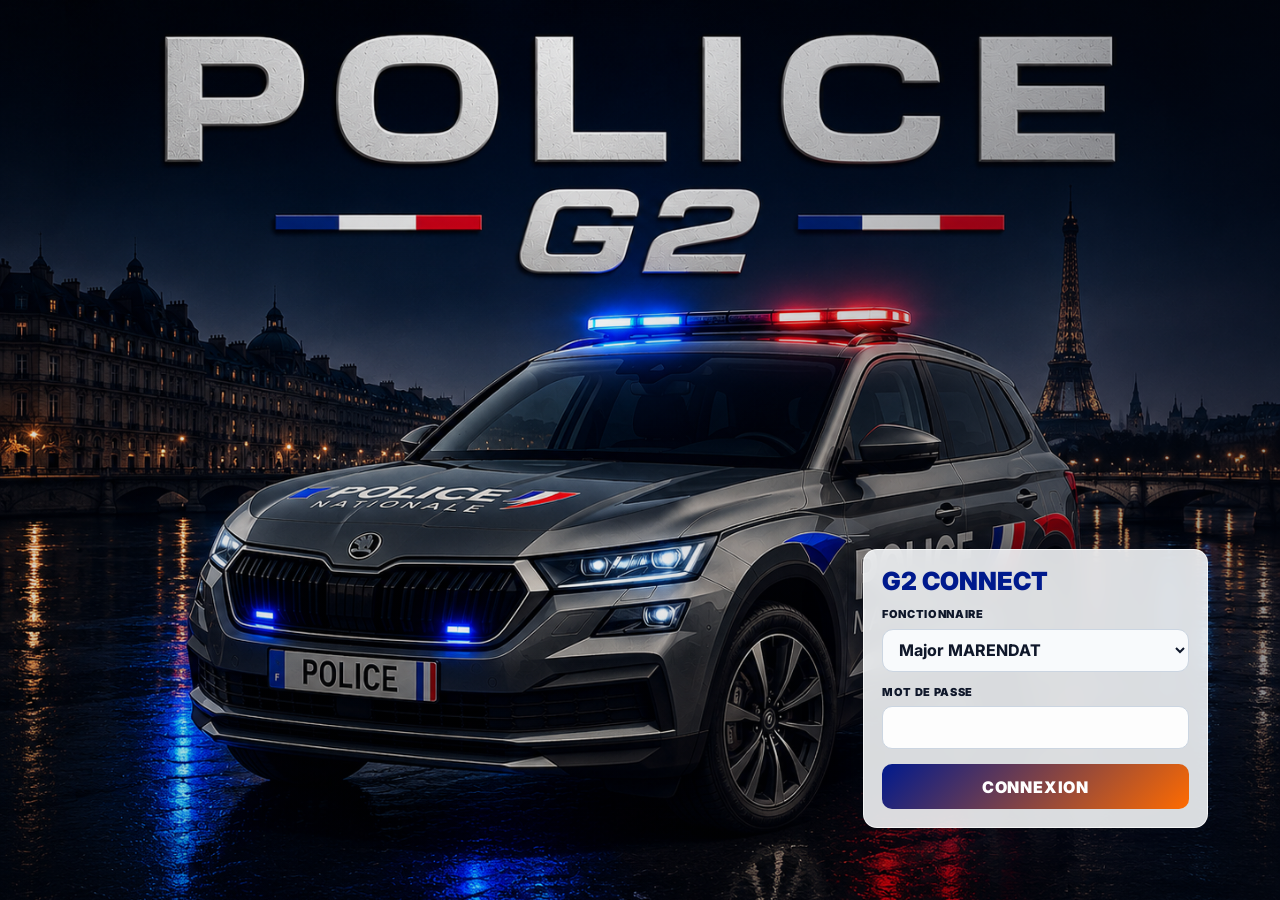
==== index.html @ 14be9b43 "Add files via upload Version finale G2 connect" ====
<!doctype html>
<html lang="fr">
<head>
<meta charset="UTF-8" />
<meta name="viewport" content="width=device-width, initial-scale=1.0" />
<title>G2 Connect - Application Finale</title>

<link rel="stylesheet" href="styles.css">
</head>
<body>
<div id="root"></div>

<div id="g2-fast-login" hidden>
  <form id="g2-fast-login-card">
    <h1>G2 CONNECT</h1>
    <p>Connexion sécurisée</p>
    <label for="g2-fast-agent">Fonctionnaire</label>
    <select id="g2-fast-agent" name="agent"></select>
    <label for="g2-fast-password">Mot de passe</label>
    <input id="g2-fast-password" name="password" type="password" autocomplete="current-password" required>
    <button type="submit">Connexion</button>
    <div id="g2-fast-login-error">Mot de passe incorrect.</div>
  </form>
</div>

<!-- Module optionnel retire pour stabiliser l'application (script 6) -->

<!-- Module optionnel retire pour stabiliser l'application (script 7) -->

<!-- Module optionnel retire pour stabiliser l'application (script 10) -->

<!-- Module optionnel retire pour stabiliser l'application (script 11) -->

<!-- Module optionnel retire pour stabiliser l'application (script 14) -->

<!-- Module optionnel retire pour stabiliser l'application (script 15) -->

<!-- Module optionnel retire pour stabiliser l'application (script 17) -->

<!-- Module optionnel retire pour stabiliser l'application (script 19) -->

<!-- Bandeau tableau de bord consolide dans le script final -->

<script type="module" src="app.js"></script>
</body>
</html>
---- styles.css ----
@import"https://fonts.googleapis.com/css2?family=Inter:wght@400;500;600;700;800&display=swap";@layer components;@layer properties{@supports (((-webkit-hyphens:none)) and (not (margin-trim:inline))) or ((-moz-orient:inline) and (not (color:rgb(from red r g b)))){*,:before,:after,::backdrop{--tw-translate-x:0;--tw-translate-y:0;--tw-translate-z:0;--tw-rotate-x:initial;--tw-rotate-y:initial;--tw-rotate-z:initial;--tw-skew-x:initial;--tw-skew-y:initial;--tw-space-y-reverse:0;--tw-space-x-reverse:0;--tw-border-style:solid;--tw-leading:initial;--tw-font-weight:initial;--tw-tracking:initial;--tw-ordinal:initial;--tw-slashed-zero:initial;--tw-numeric-figure:initial;--tw-numeric-spacing:initial;--tw-numeric-fraction:initial;--tw-shadow:0 0 #0000;--tw-shadow-color:initial;--tw-shadow-alpha:100%;--tw-inset-shadow:0 0 #0000;--tw-inset-shadow-color:initial;--tw-inset-shadow-alpha:100%;--tw-ring-color:initial;--tw-ring-shadow:0 0 #0000;--tw-inset-ring-color:initial;--tw-inset-ring-shadow:0 0 #0000;--tw-ring-inset:initial;--tw-ring-offset-width:0px;--tw-ring-offset-color:#fff;--tw-ring-offset-shadow:0 0 #0000;--tw-outline-style:solid;--tw-blur:initial;--tw-brightness:initial;--tw-contrast:initial;--tw-grayscale:initial;--tw-hue-rotate:initial;--tw-invert:initial;--tw-opacity:initial;--tw-saturate:initial;--tw-sepia:initial;--tw-drop-shadow:initial;--tw-drop-shadow-color:initial;--tw-drop-shadow-alpha:100%;--tw-drop-shadow-size:initial;--tw-duration:initial;--tw-ease:initial;--tw-content:"";--tw-animation-delay:0s;--tw-animation-direction:normal;--tw-animation-duration:initial;--tw-animation-fill-mode:none;--tw-animation-iteration-count:1;--tw-enter-blur:0;--tw-enter-opacity:1;--tw-enter-rotate:0;--tw-enter-scale:1;--tw-enter-translate-x:0;--tw-enter-translate-y:0;--tw-exit-blur:0;--tw-exit-opacity:1;--tw-exit-rotate:0;--tw-exit-scale:1;--tw-exit-translate-x:0;--tw-exit-translate-y:0}}}@layer theme{:root,:host{--color-red-50:oklch(97.1% .013 17.38);--color-red-100:oklch(93.6% .032 17.717);--color-red-200:oklch(88.5% .062 18.334);--color-red-300:oklch(80.8% .114 19.571);--color-red-400:oklch(70.4% .191 22.216);--color-red-500:oklch(63.7% .237 25.331);--color-red-600:oklch(57.7% .245 27.325);--color-red-700:oklch(50.5% .213 27.518);--color-red-800:oklch(44.4% .177 26.899);--color-red-900:oklch(39.6% .141 25.723);--color-orange-50:oklch(98% .016 73.684);--color-orange-100:oklch(95.4% .038 75.164);--color-orange-200:oklch(90.1% .076 70.697);--color-orange-400:oklch(75% .183 55.934);--color-orange-500:oklch(70.5% .213 47.604);--color-orange-600:oklch(64.6% .222 41.116);--color-orange-700:oklch(55.3% .195 38.402);--color-orange-800:oklch(47% .157 37.304);--color-orange-900:oklch(40.8% .123 38.172);--color-amber-50:oklch(98.7% .022 95.277);--color-amber-700:oklch(55.5% .163 48.998);--color-green-50:oklch(98.2% .018 155.826);--color-green-100:oklch(96.2% .044 156.743);--color-green-200:oklch(92.5% .084 155.995);--color-green-400:oklch(79.2% .209 151.711);--color-green-600:oklch(62.7% .194 149.214);--color-green-700:oklch(52.7% .154 150.069);--color-green-800:oklch(44.8% .119 151.328);--color-teal-500:oklch(70.4% .14 182.503);--color-blue-50:oklch(97% .014 254.604);--color-blue-100:oklch(93.2% .032 255.585);--color-blue-200:oklch(88.2% .059 254.128);--color-blue-300:oklch(80.9% .105 251.813);--color-blue-400:oklch(70.7% .165 254.624);--color-blue-500:oklch(62.3% .214 259.815);--color-blue-600:oklch(54.6% .245 262.881);--color-blue-700:oklch(48.8% .243 264.376);--color-blue-800:oklch(42.4% .199 265.638);--color-indigo-500:oklch(58.5% .233 277.117);--color-slate-100:oklch(96.8% .007 247.896);--color-slate-200:oklch(92.9% .013 255.508);--color-slate-500:oklch(55.4% .046 257.417);--color-gray-50:oklch(98.5% .002 247.839);--color-gray-100:oklch(96.7% .003 264.542);--color-gray-200:oklch(92.8% .006 264.531);--color-gray-300:oklch(87.2% .01 258.338);--color-gray-400:oklch(70.7% .022 261.325);--color-gray-500:oklch(55.1% .027 264.364);--color-gray-600:oklch(44.6% .03 256.802);--color-gray-700:oklch(37.3% .034 259.733);--color-gray-800:oklch(27.8% .033 256.848);--color-gray-900:oklch(21% .034 264.665);--color-black:#000;--color-white:#fff;--spacing:.25rem;--container-sm:24rem;--container-md:28rem;--container-lg:32rem;--text-xs:.75rem;--text-xs--line-height:calc(1 / .75);--text-sm:.875rem;--text-sm--line-height:calc(1.25 / .875);--text-base:1rem;--text-base--line-height: 1.5 ;--text-lg:1.125rem;--text-lg--line-height:calc(1.75 / 1.125);--text-xl:1.25rem;--text-xl--line-height:calc(1.75 / 1.25);--text-2xl:1.5rem;--text-2xl--line-height:calc(2 / 1.5);--text-3xl:1.875rem;--text-3xl--line-height: 1.2 ;--font-weight-normal:400;--font-weight-medium:500;--font-weight-semibold:600;--font-weight-bold:700;--tracking-tight:-.025em;--tracking-wide:.025em;--tracking-wider:.05em;--tracking-widest:.1em;--leading-tight:1.25;--leading-snug:1.375;--leading-normal:1.5;--leading-relaxed:1.625;--radius-2xl:1rem;--radius-3xl:1.5rem;--ease-in-out:cubic-bezier(.4, 0, .2, 1);--animate-spin:spin 1s linear infinite;--animate-pulse:pulse 2s cubic-bezier(.4, 0, .6, 1) infinite;--aspect-video:16 / 9;--default-transition-duration:.15s;--default-transition-timing-function:cubic-bezier(.4, 0, .2, 1);--default-font-family:var(--app-font-sans);--default-mono-font-family:var(--app-font-mono);--color-border:hsl(var(--border))}}@layer base{*,:after,:before,::backdrop{box-sizing:border-box;border:0 solid;margin:0;padding:0}::file-selector-button{box-sizing:border-box;border:0 solid;margin:0;padding:0}html,:host{-webkit-text-size-adjust:100%;tab-size:4;line-height:1.5;font-family:var(--default-font-family,ui-sans-serif, system-ui, sans-serif, "Apple Color Emoji", "Segoe UI Emoji", "Segoe UI Symbol", "Noto Color Emoji");font-feature-settings:var(--default-font-feature-settings,normal);font-variation-settings:var(--default-font-variation-settings,normal);-webkit-tap-highlight-color:transparent}hr{height:0;color:inherit;border-top-width:1px}abbr:where([title]){-webkit-text-decoration:underline dotted;text-decoration:underline dotted}h1,h2,h3,h4,h5,h6{font-size:inherit;font-weight:inherit}a{color:inherit;-webkit-text-decoration:inherit;text-decoration:inherit}b,strong{font-weight:bolder}code,kbd,samp,pre{font-family:var(--default-mono-font-family,ui-monospace, SFMono-Regular, Menlo, Monaco, Consolas, "Liberation Mono", "Courier New", monospace);font-feature-settings:var(--default-mono-font-feature-settings,normal);font-variation-settings:var(--default-mono-font-variation-settings,normal);font-size:1em}small{font-size:80%}sub,sup{vertical-align:baseline;font-size:75%;line-height:0;position:relative}sub{bottom:-.25em}sup{top:-.5em}table{text-indent:0;border-color:inherit;border-collapse:collapse}:-moz-focusring{outline:auto}progress{vertical-align:baseline}summary{display:list-item}ol,ul,menu{list-style:none}img,svg,video,canvas,audio,iframe,embed,object{vertical-align:middle;display:block}img,video{max-width:100%;height:auto}button,input,select,optgroup,textarea{font:inherit;font-feature-settings:inherit;font-variation-settings:inherit;letter-spacing:inherit;color:inherit;opacity:1;background-color:#0000;border-radius:0}::file-selector-button{font:inherit;font-feature-settings:inherit;font-variation-settings:inherit;letter-spacing:inherit;color:inherit;opacity:1;background-color:#0000;border-radius:0}:where(select:is([multiple],[size])) optgroup{font-weight:bolder}:where(select:is([multiple],[size])) optgroup option{padding-inline-start:20px}::file-selector-button{margin-inline-end:4px}::placeholder{opacity:1}@supports (not ((-webkit-appearance:-apple-pay-button))) or (contain-intrinsic-size:1px){::placeholder{color:currentColor}@supports (color:color-mix(in lab,red,red)){::placeholder{color:color-mix(in oklab,currentcolor 50%,transparent)}}}textarea{resize:vertical}::-webkit-search-decoration{-webkit-appearance:none}::-webkit-date-and-time-value{min-height:1lh;text-align:inherit}::-webkit-datetime-edit{display:inline-flex}::-webkit-datetime-edit-fields-wrapper{padding:0}::-webkit-datetime-edit{padding-block:0}::-webkit-datetime-edit-year-field{padding-block:0}::-webkit-datetime-edit-month-field{padding-block:0}::-webkit-datetime-edit-day-field{padding-block:0}::-webkit-datetime-edit-hour-field{padding-block:0}::-webkit-datetime-edit-minute-field{padding-block:0}::-webkit-datetime-edit-second-field{padding-block:0}::-webkit-datetime-edit-millisecond-field{padding-block:0}::-webkit-datetime-edit-meridiem-field{padding-block:0}::-webkit-calendar-picker-indicator{line-height:1}:-moz-ui-invalid{box-shadow:none}button,input:where([type=button],[type=reset],[type=submit]){appearance:button}::file-selector-button{appearance:button}::-webkit-inner-spin-button{height:auto}::-webkit-outer-spin-button{height:auto}[hidden]:where(:not([hidden=until-found])){display:none!important}*{border-color:hsl(var(--border))}body{background-color:hsl(var(--background));font-family:var(--app-font-sans);color:hsl(var(--foreground));-webkit-font-smoothing:antialiased;-moz-osx-font-smoothing:grayscale}}@layer utilities{.\@container\/field-group{container:field-group/inline-size}.pointer-events-auto{pointer-events:auto}.pointer-events-none{pointer-events:none}.invisible{visibility:hidden}.sr-only{clip-path:inset(50%);white-space:nowrap;border-width:0;width:1px;height:1px;margin:-1px;padding:0;position:absolute;overflow:hidden}.absolute{position:absolute}.fixed{position:fixed}.relative{position:relative}.static{position:static}.inset-0{inset:calc(var(--spacing) * 0)}.inset-x-0{inset-inline:calc(var(--spacing) * 0)}.inset-y-0{inset-block:calc(var(--spacing) * 0)}.-top-12{top:calc(var(--spacing) * -12)}.top-0{top:calc(var(--spacing) * 0)}.top-1\.5{top:calc(var(--spacing) * 1.5)}.top-1\/2{top:50%}.top-2{top:calc(var(--spacing) * 2)}.top-3\.5{top:calc(var(--spacing) * 3.5)}.top-4{top:calc(var(--spacing) * 4)}.top-\[1px\]{top:1px}.top-\[50\%\]{top:50%}.top-\[60\%\]{top:60%}.top-full{top:100%}.-right-12{right:calc(var(--spacing) * -12)}.right-0{right:calc(var(--spacing) * 0)}.right-1{right:calc(var(--spacing) * 1)}.right-2{right:calc(var(--spacing) * 2)}.right-3{right:calc(var(--spacing) * 3)}.right-4{right:calc(var(--spacing) * 4)}.-bottom-12{bottom:calc(var(--spacing) * -12)}.bottom-0{bottom:calc(var(--spacing) * 0)}.-left-12{left:calc(var(--spacing) * -12)}.left-0{left:calc(var(--spacing) * 0)}.left-1\/2{left:50%}.left-2{left:calc(var(--spacing) * 2)}.left-3{left:calc(var(--spacing) * 3)}.left-\[50\%\]{left:50%}.left-\[268px\]{left:268px}.z-10{z-index:10}.z-20{z-index:20}.z-50{z-index:50}.z-\[1\]{z-index:1}.z-\[100\]{z-index:100}.order-first{order:-9999}.order-last{order:9999}.col-span-2{grid-column:span 2/span 2}.\!m-0{margin:calc(var(--spacing) * 0)!important}.m-0{margin:calc(var(--spacing) * 0)}.-mx-1{margin-inline:calc(var(--spacing) * -1)}.mx-2{margin-inline:calc(var(--spacing) * 2)}.mx-3\.5{margin-inline:calc(var(--spacing) * 3.5)}.mx-4{margin-inline:calc(var(--spacing) * 4)}.mx-auto{margin-inline:auto}.-my-2{margin-block:calc(var(--spacing) * -2)}.my-0{margin-block:calc(var(--spacing) * 0)}.my-0\.5{margin-block:calc(var(--spacing) * .5)}.my-1{margin-block:calc(var(--spacing) * 1)}.-mt-4{margin-top:calc(var(--spacing) * -4)}.mt-0\.5{margin-top:calc(var(--spacing) * .5)}.mt-1{margin-top:calc(var(--spacing) * 1)}.mt-1\.5{margin-top:calc(var(--spacing) * 1.5)}.mt-2{margin-top:calc(var(--spacing) * 2)}.mt-3{margin-top:calc(var(--spacing) * 3)}.mt-4{margin-top:calc(var(--spacing) * 4)}.mt-24{margin-top:calc(var(--spacing) * 24)}.mt-auto{margin-top:auto}.mr-1{margin-right:calc(var(--spacing) * 1)}.mr-2{margin-right:calc(var(--spacing) * 2)}.mb-0\.5{margin-bottom:calc(var(--spacing) * .5)}.mb-1{margin-bottom:calc(var(--spacing) * 1)}.mb-2{margin-bottom:calc(var(--spacing) * 2)}.mb-3{margin-bottom:calc(var(--spacing) * 3)}.mb-4{margin-bottom:calc(var(--spacing) * 4)}.-ml-4{margin-left:calc(var(--spacing) * -4)}.ml-1{margin-left:calc(var(--spacing) * 1)}.ml-4{margin-left:calc(var(--spacing) * 4)}.ml-auto{margin-left:auto}.line-clamp-1{-webkit-line-clamp:1;-webkit-box-orient:vertical;display:-webkit-box;overflow:hidden}.line-clamp-2{-webkit-line-clamp:2;-webkit-box-orient:vertical;display:-webkit-box;overflow:hidden}.block{display:block}.flex{display:flex}.grid{display:grid}.hidden{display:none}.inline-flex{display:inline-flex}.table{display:table}.aspect-square{aspect-ratio:1}.aspect-video{aspect-ratio:var(--aspect-video)}.size-4{width:calc(var(--spacing) * 4);height:calc(var(--spacing) * 4)}.size-6{width:calc(var(--spacing) * 6);height:calc(var(--spacing) * 6)}.size-8{width:calc(var(--spacing) * 8);height:calc(var(--spacing) * 8)}.size-10{width:calc(var(--spacing) * 10);height:calc(var(--spacing) * 10)}.size-\[--cell-size\]{width:--cell-size;height:--cell-size}.h-1\.5{height:calc(var(--spacing) * 1.5)}.h-2{height:calc(var(--spacing) * 2)}.h-2\.5{height:calc(var(--spacing) * 2.5)}.h-3{height:calc(var(--spacing) * 3)}.h-3\.5{height:calc(var(--spacing) * 3.5)}.h-4{height:calc(var(--spacing) * 4)}.h-5{height:calc(var(--spacing) * 5)}.h-6{height:calc(var(--spacing) * 6)}.h-7{height:calc(var(--spacing) * 7)}.h-8{height:calc(var(--spacing) * 8)}.h-9{height:calc(var(--spacing) * 9)}.h-10{height:calc(var(--spacing) * 10)}.h-12{height:calc(var(--spacing) * 12)}.h-20{height:calc(var(--spacing) * 20)}.h-\[--cell-size\]{height:--cell-size}.h-\[1px\]{height:1px}.h-\[var\(--radix-navigation-menu-viewport-height\)\]{height:var(--radix-navigation-menu-viewport-height)}.h-\[var\(--radix-select-trigger-height\)\]{height:var(--radix-select-trigger-height)}.h-auto{height:auto}.h-full{height:100%}.h-px{height:1px}.h-svh{height:100svh}.max-h-\[--radix-context-menu-content-available-height\]{max-height:--radix-context-menu-content-available-height}.max-h-\[--radix-select-content-available-height\]{max-height:--radix-select-content-available-height}.max-h-\[300px\]{max-height:300px}.max-h-\[var\(--radix-dropdown-menu-content-available-height\)\]{max-height:var(--radix-dropdown-menu-content-available-height)}.max-h-screen{max-height:100vh}.min-h-0{min-height:calc(var(--spacing) * 0)}.min-h-8{min-height:calc(var(--spacing) * 8)}.min-h-9{min-height:calc(var(--spacing) * 9)}.min-h-10{min-height:calc(var(--spacing) * 10)}.min-h-\[60px\]{min-height:60px}.min-h-\[100px\]{min-height:100px}.min-h-\[120px\]{min-height:120px}.min-h-screen{min-height:100vh}.min-h-svh{min-height:100svh}.w-0{width:calc(var(--spacing) * 0)}.w-1{width:calc(var(--spacing) * 1)}.w-2{width:calc(var(--spacing) * 2)}.w-2\.5{width:calc(var(--spacing) * 2.5)}.w-3{width:calc(var(--spacing) * 3)}.w-3\.5{width:calc(var(--spacing) * 3.5)}.w-3\/4{width:75%}.w-4{width:calc(var(--spacing) * 4)}.w-5{width:calc(var(--spacing) * 5)}.w-6{width:calc(var(--spacing) * 6)}.w-7{width:calc(var(--spacing) * 7)}.w-8{width:calc(var(--spacing) * 8)}.w-9{width:calc(var(--spacing) * 9)}.w-10{width:calc(var(--spacing) * 10)}.w-12{width:calc(var(--spacing) * 12)}.w-20{width:calc(var(--spacing) * 20)}.w-64{width:calc(var(--spacing) * 64)}.w-72{width:calc(var(--spacing) * 72)}.w-\[--cell-size\]{width:--cell-size}.w-\[1px\]{width:1px}.w-\[100px\]{width:100px}.w-\[var\(--sidebar-width\)\]{width:var(--sidebar-width)}.w-auto{width:auto}.w-fit{width:fit-content}.w-full{width:100%}.w-max{width:max-content}.w-px{width:1px}.max-w-\[var\(--skeleton-width\)\]{max-width:var(--skeleton-width)}.max-w-lg{max-width:var(--container-lg)}.max-w-max{max-width:max-content}.max-w-md{max-width:var(--container-md)}.max-w-sm{max-width:var(--container-sm)}.min-w-0{min-width:calc(var(--spacing) * 0)}.min-w-5{min-width:calc(var(--spacing) * 5)}.min-w-8{min-width:calc(var(--spacing) * 8)}.min-w-9{min-width:calc(var(--spacing) * 9)}.min-w-10{min-width:calc(var(--spacing) * 10)}.min-w-\[--cell-size\]{min-width:--cell-size}.min-w-\[8rem\]{min-width:8rem}.min-w-\[12rem\]{min-width:12rem}.min-w-\[var\(--radix-select-trigger-width\)\]{min-width:var(--radix-select-trigger-width)}.flex-1{flex:1}.shrink-0{flex-shrink:0}.grow{flex-grow:1}.grow-0{flex-grow:0}.basis-full{flex-basis:100%}.caption-bottom{caption-side:bottom}.border-collapse{border-collapse:collapse}.origin-\[--radix-context-menu-content-transform-origin\]{transform-origin:--radix-context-menu-content-transform-origin}.origin-\[--radix-dropdown-menu-content-transform-origin\]{transform-origin:--radix-dropdown-menu-content-transform-origin}.origin-\[--radix-hover-card-content-transform-origin\]{transform-origin:--radix-hover-card-content-transform-origin}.origin-\[--radix-menubar-content-transform-origin\]{transform-origin:--radix-menubar-content-transform-origin}.origin-\[--radix-popover-content-transform-origin\]{transform-origin:--radix-popover-content-transform-origin}.origin-\[--radix-select-content-transform-origin\]{transform-origin:--radix-select-content-transform-origin}.origin-\[--radix-tooltip-content-transform-origin\]{transform-origin:--radix-tooltip-content-transform-origin}.-translate-x-1\/2{--tw-translate-x: -50% ;translate:var(--tw-translate-x) var(--tw-translate-y)}.-translate-x-px{--tw-translate-x:-1px;translate:var(--tw-translate-x) var(--tw-translate-y)}.translate-x-\[-50\%\]{--tw-translate-x:-50%;translate:var(--tw-translate-x) var(--tw-translate-y)}.translate-x-px{--tw-translate-x:1px;translate:var(--tw-translate-x) var(--tw-translate-y)}.-translate-y-1\/2{--tw-translate-y: -50% ;translate:var(--tw-translate-x) var(--tw-translate-y)}.translate-y-\[-50\%\]{--tw-translate-y:-50%;translate:var(--tw-translate-x) var(--tw-translate-y)}.rotate-45{rotate:45deg}.rotate-90{rotate:90deg}.transform{transform:var(--tw-rotate-x,) var(--tw-rotate-y,) var(--tw-rotate-z,) var(--tw-skew-x,) var(--tw-skew-y,)}.animate-caret-blink{animation:1.25s ease-out infinite caret-blink}.animate-in{animation:enter var(--tw-animation-duration,var(--tw-duration,.15s))var(--tw-ease,ease)var(--tw-animation-delay,0s)var(--tw-animation-iteration-count,1)var(--tw-animation-direction,normal)var(--tw-animation-fill-mode,none)}.animate-pulse{animation:var(--animate-pulse)}.animate-spin{animation:var(--animate-spin)}.cursor-default{cursor:default}.cursor-pointer{cursor:pointer}.cursor-text{cursor:text}.touch-none{touch-action:none}.resize-none{resize:none}.list-disc{list-style-type:disc}.list-none{list-style-type:none}.grid-cols-2{grid-template-columns:repeat(2,minmax(0,1fr))}.grid-cols-7{grid-template-columns:repeat(7,minmax(0,1fr))}.flex-col{flex-direction:column}.flex-col-reverse{flex-direction:column-reverse}.flex-row{flex-direction:row}.flex-wrap{flex-wrap:wrap}.place-content-center{place-content:center}.items-center{align-items:center}.items-end{align-items:flex-end}.items-start{align-items:flex-start}.items-stretch{align-items:stretch}.justify-between{justify-content:space-between}.justify-center{justify-content:center}.justify-end{justify-content:flex-end}.justify-start{justify-content:flex-start}.gap-1{gap:calc(var(--spacing) * 1)}.gap-1\.5{gap:calc(var(--spacing) * 1.5)}.gap-2{gap:calc(var(--spacing) * 2)}.gap-2\.5{gap:calc(var(--spacing) * 2.5)}.gap-3{gap:calc(var(--spacing) * 3)}.gap-4{gap:calc(var(--spacing) * 4)}.gap-6{gap:calc(var(--spacing) * 6)}.gap-7{gap:calc(var(--spacing) * 7)}:where(.space-y-1>:not(:last-child)){--tw-space-y-reverse:0;margin-block-start:calc(calc(var(--spacing) * 1) * var(--tw-space-y-reverse));margin-block-end:calc(calc(var(--spacing) * 1) * calc(1 - var(--tw-space-y-reverse)))}:where(.space-y-1\.5>:not(:last-child)){--tw-space-y-reverse:0;margin-block-start:calc(calc(var(--spacing) * 1.5) * var(--tw-space-y-reverse));margin-block-end:calc(calc(var(--spacing) * 1.5) * calc(1 - var(--tw-space-y-reverse)))}:where(.space-y-2>:not(:last-child)){--tw-space-y-reverse:0;margin-block-start:calc(calc(var(--spacing) * 2) * var(--tw-space-y-reverse));margin-block-end:calc(calc(var(--spacing) * 2) * calc(1 - var(--tw-space-y-reverse)))}:where(.space-y-3>:not(:last-child)){--tw-space-y-reverse:0;margin-block-start:calc(calc(var(--spacing) * 3) * var(--tw-space-y-reverse));margin-block-end:calc(calc(var(--spacing) * 3) * calc(1 - var(--tw-space-y-reverse)))}:where(.space-y-4>:not(:last-child)){--tw-space-y-reverse:0;margin-block-start:calc(calc(var(--spacing) * 4) * var(--tw-space-y-reverse));margin-block-end:calc(calc(var(--spacing) * 4) * calc(1 - var(--tw-space-y-reverse)))}:where(.space-y-6>:not(:last-child)){--tw-space-y-reverse:0;margin-block-start:calc(calc(var(--spacing) * 6) * var(--tw-space-y-reverse));margin-block-end:calc(calc(var(--spacing) * 6) * calc(1 - var(--tw-space-y-reverse)))}:where(.space-x-1>:not(:last-child)){--tw-space-x-reverse:0;margin-inline-start:calc(calc(var(--spacing) * 1) * var(--tw-space-x-reverse));margin-inline-end:calc(calc(var(--spacing) * 1) * calc(1 - var(--tw-space-x-reverse)))}:where(.space-x-4>:not(:last-child)){--tw-space-x-reverse:0;margin-inline-start:calc(calc(var(--spacing) * 4) * var(--tw-space-x-reverse));margin-inline-end:calc(calc(var(--spacing) * 4) * calc(1 - var(--tw-space-x-reverse)))}.self-stretch{align-self:stretch}.truncate{text-overflow:ellipsis;white-space:nowrap;overflow:hidden}.overflow-auto{overflow:auto}.overflow-hidden{overflow:hidden}.overflow-x-auto{overflow-x:auto}.overflow-x-hidden{overflow-x:hidden}.overflow-y-auto{overflow-y:auto}.rounded{border-radius:.25rem}.rounded-2xl{border-radius:var(--radius-2xl)}.rounded-3xl{border-radius:var(--radius-3xl)}.rounded-\[2px\]{border-radius:2px}.rounded-\[calc\(var\(--radius\)-5px\)\]{border-radius:calc(var(--radius) - 5px)}.rounded-\[inherit\]{border-radius:inherit}.rounded-full{border-radius:3.40282e38px}.rounded-lg{border-radius:var(--radius)}.rounded-md{border-radius:calc(var(--radius) - 2px)}.rounded-none{border-radius:0}.rounded-sm{border-radius:calc(var(--radius) - 4px)}.rounded-xl{border-radius:calc(var(--radius) + 4px)}.rounded-t-\[10px\]{border-top-left-radius:10px;border-top-right-radius:10px}.rounded-l{border-top-left-radius:.25rem;border-bottom-left-radius:.25rem}.rounded-l-md{border-top-left-radius:calc(var(--radius) - 2px);border-bottom-left-radius:calc(var(--radius) - 2px)}.rounded-l-none{border-top-left-radius:0;border-bottom-left-radius:0}.rounded-tl-sm{border-top-left-radius:calc(var(--radius) - 4px)}.rounded-r{border-top-right-radius:.25rem;border-bottom-right-radius:.25rem}.rounded-r-md{border-top-right-radius:calc(var(--radius) - 2px);border-bottom-right-radius:calc(var(--radius) - 2px)}.rounded-r-none{border-top-right-radius:0;border-bottom-right-radius:0}.border{border-style:var(--tw-border-style);border-width:1px}.border-0{border-style:var(--tw-border-style);border-width:0}.border-2{border-style:var(--tw-border-style);border-width:2px}.border-\[1\.5px\]{border-style:var(--tw-border-style);border-width:1.5px}.border-y{border-block-style:var(--tw-border-style);border-block-width:1px}.border-t{border-top-style:var(--tw-border-style);border-top-width:1px}.border-r{border-right-style:var(--tw-border-style);border-right-width:1px}.border-b{border-bottom-style:var(--tw-border-style);border-bottom-width:1px}.border-l{border-left-style:var(--tw-border-style);border-left-width:1px}.border-dashed{--tw-border-style:dashed;border-style:dashed}.border-none{--tw-border-style:none;border-style:none}.\[border-color\:var\(--badge-outline\)\]{border-color:var(--badge-outline)}.\[border-color\:var\(--button-outline\)\]{border-color:var(--button-outline)}.border-\[\#001a8d\]{border-color:#001a8d}.border-\[--color-border\]{border-color:--color-border}.border-blue-200{border-color:var(--color-blue-200)}.border-border,.border-border\/50{border-color:hsl(var(--border))}@supports (color:color-mix(in lab,red,red)){.border-border\/50{border-color:color-mix(in oklab,hsl(var(--border)) 50%,transparent)}}.border-destructive{border-color:hsl(var(--destructive))}.border-destructive-border{border-color:var(--destructive-border)}.border-destructive\/50{border-color:hsl(var(--destructive))}@supports (color:color-mix(in lab,red,red)){.border-destructive\/50{border-color:color-mix(in oklab,hsl(var(--destructive)) 50%,transparent)}}.border-gray-100{border-color:var(--color-gray-100)}.border-gray-200{border-color:var(--color-gray-200)}.border-green-200{border-color:var(--color-green-200)}.border-green-400{border-color:var(--color-green-400)}.border-input{border-color:hsl(var(--input))}.border-orange-100{border-color:var(--color-orange-100)}.border-orange-200{border-color:var(--color-orange-200)}.border-orange-400{border-color:var(--color-orange-400)}.border-primary{border-color:hsl(var(--primary))}.border-primary-border{border-color:var(--primary-border)}.border-primary\/50{border-color:hsl(var(--primary))}@supports (color:color-mix(in lab,red,red)){.border-primary\/50{border-color:color-mix(in oklab,hsl(var(--primary)) 50%,transparent)}}.border-red-100{border-color:var(--color-red-100)}.border-red-200{border-color:var(--color-red-200)}.border-secondary-border{border-color:var(--secondary-border)}.border-sidebar-border{border-color:hsl(var(--sidebar-border))}.border-slate-100{border-color:var(--color-slate-100)}.border-slate-200{border-color:var(--color-slate-200)}.border-transparent{border-color:#0000}.border-white\/10{border-color:#ffffff1a}@supports (color:color-mix(in lab,red,red)){.border-white\/10{border-color:color-mix(in oklab,var(--color-white) 10%,transparent)}}.border-t-transparent{border-top-color:#0000}.border-l-transparent{border-left-color:#0000}.bg-\[\#001a8d\]{background-color:#001a8d}.bg-\[\#003189\]{background-color:#003189}.bg-\[\#FF6B00\]{background-color:#ff6b00}.bg-\[--color-bg\]{background-color:--color-bg}.bg-accent{background-color:hsl(var(--accent))}.bg-amber-50{background-color:var(--color-amber-50)}.bg-background{background-color:hsl(var(--background))}.bg-black\/50{background-color:#00000080}@supports (color:color-mix(in lab,red,red)){.bg-black\/50{background-color:color-mix(in oklab,var(--color-black) 50%,transparent)}}.bg-black\/80{background-color:#000c}@supports (color:color-mix(in lab,red,red)){.bg-black\/80{background-color:color-mix(in oklab,var(--color-black) 80%,transparent)}}.bg-blue-50\/40{background-color:#eff6ff66}@supports (color:color-mix(in lab,red,red)){.bg-blue-50\/40{background-color:color-mix(in oklab,var(--color-blue-50) 40%,transparent)}}.bg-blue-50\/50{background-color:#eff6ff80}@supports (color:color-mix(in lab,red,red)){.bg-blue-50\/50{background-color:color-mix(in oklab,var(--color-blue-50) 50%,transparent)}}.bg-blue-100{background-color:var(--color-blue-100)}.bg-blue-500{background-color:var(--color-blue-500)}.bg-border{background-color:hsl(var(--border))}.bg-card{background-color:hsl(var(--card))}.bg-destructive{background-color:hsl(var(--destructive))}.bg-foreground{background-color:hsl(var(--foreground))}.bg-gray-50{background-color:var(--color-gray-50)}.bg-gray-50\/50{background-color:#f9fafb80}@supports (color:color-mix(in lab,red,red)){.bg-gray-50\/50{background-color:color-mix(in oklab,var(--color-gray-50) 50%,transparent)}}.bg-gray-100{background-color:var(--color-gray-100)}.bg-gray-500{background-color:var(--color-gray-500)}.bg-green-100{background-color:var(--color-green-100)}.bg-green-600{background-color:var(--color-green-600)}.bg-indigo-500{background-color:var(--color-indigo-500)}.bg-input{background-color:hsl(var(--input))}.bg-muted,.bg-muted\/50{background-color:hsl(var(--muted))}@supports (color:color-mix(in lab,red,red)){.bg-muted\/50{background-color:color-mix(in oklab,hsl(var(--muted)) 50%,transparent)}}.bg-orange-50{background-color:var(--color-orange-50)}.bg-orange-100{background-color:var(--color-orange-100)}.bg-popover{background-color:hsl(var(--popover))}.bg-primary,.bg-primary\/10{background-color:hsl(var(--primary))}@supports (color:color-mix(in lab,red,red)){.bg-primary\/10{background-color:color-mix(in oklab,hsl(var(--primary)) 10%,transparent)}}.bg-primary\/20{background-color:hsl(var(--primary))}@supports (color:color-mix(in lab,red,red)){.bg-primary\/20{background-color:color-mix(in oklab,hsl(var(--primary)) 20%,transparent)}}.bg-red-50{background-color:var(--color-red-50)}.bg-red-100{background-color:var(--color-red-100)}.bg-red-500{background-color:var(--color-red-500)}.bg-secondary{background-color:hsl(var(--secondary))}.bg-sidebar{background-color:hsl(var(--sidebar))}.bg-sidebar-border{background-color:hsl(var(--sidebar-border))}.bg-teal-500{background-color:var(--color-teal-500)}.bg-transparent{background-color:#0000}.bg-white{background-color:var(--color-white)}.bg-white\/60{background-color:#fff9}@supports (color:color-mix(in lab,red,red)){.bg-white\/60{background-color:color-mix(in oklab,var(--color-white) 60%,transparent)}}.bg-white\/97{background-color:#fffffff7}@supports (color:color-mix(in lab,red,red)){.bg-white\/97{background-color:color-mix(in oklab,var(--color-white) 97%,transparent)}}.fill-current{fill:currentColor}.fill-primary{fill:hsl(var(--primary))}.p-0{padding:calc(var(--spacing) * 0)}.p-1{padding:calc(var(--spacing) * 1)}.p-2{padding:calc(var(--spacing) * 2)}.p-3{padding:calc(var(--spacing) * 3)}.p-4{padding:calc(var(--spacing) * 4)}.p-5{padding:calc(var(--spacing) * 5)}.p-6{padding:calc(var(--spacing) * 6)}.p-12{padding:calc(var(--spacing) * 12)}.p-\[1px\]{padding:1px}.px-0\.5{padding-inline:calc(var(--spacing) * .5)}.px-1{padding-inline:calc(var(--spacing) * 1)}.px-1\.5{padding-inline:calc(var(--spacing) * 1.5)}.px-2{padding-inline:calc(var(--spacing) * 2)}.px-2\.5{padding-inline:calc(var(--spacing) * 2.5)}.px-3{padding-inline:calc(var(--spacing) * 3)}.px-4{padding-inline:calc(var(--spacing) * 4)}.px-8{padding-inline:calc(var(--spacing) * 8)}.px-\[--cell-size\]{padding-inline:--cell-size}.py-0\.5{padding-block:calc(var(--spacing) * .5)}.py-1{padding-block:calc(var(--spacing) * 1)}.py-1\.5{padding-block:calc(var(--spacing) * 1.5)}.py-2{padding-block:calc(var(--spacing) * 2)}.py-2\.5{padding-block:calc(var(--spacing) * 2.5)}.py-3{padding-block:calc(var(--spacing) * 3)}.py-4{padding-block:calc(var(--spacing) * 4)}.py-6{padding-block:calc(var(--spacing) * 6)}.py-8{padding-block:calc(var(--spacing) * 8)}.py-10{padding-block:calc(var(--spacing) * 10)}.pt-0{padding-top:calc(var(--spacing) * 0)}.pt-2{padding-top:calc(var(--spacing) * 2)}.pt-3{padding-top:calc(var(--spacing) * 3)}.pt-4{padding-top:calc(var(--spacing) * 4)}.pt-5{padding-top:calc(var(--spacing) * 5)}.pt-6{padding-top:calc(var(--spacing) * 6)}.pt-8{padding-top:calc(var(--spacing) * 8)}.pr-1{padding-right:calc(var(--spacing) * 1)}.pr-2{padding-right:calc(var(--spacing) * 2)}.pr-2\.5{padding-right:calc(var(--spacing) * 2.5)}.pr-3{padding-right:calc(var(--spacing) * 3)}.pr-8{padding-right:calc(var(--spacing) * 8)}.pb-0{padding-bottom:calc(var(--spacing) * 0)}.pb-1{padding-bottom:calc(var(--spacing) * 1)}.pb-2{padding-bottom:calc(var(--spacing) * 2)}.pb-3{padding-bottom:calc(var(--spacing) * 3)}.pb-4{padding-bottom:calc(var(--spacing) * 4)}.pb-5{padding-bottom:calc(var(--spacing) * 5)}.pb-6{padding-bottom:calc(var(--spacing) * 6)}.pb-8{padding-bottom:calc(var(--spacing) * 8)}.pl-2{padding-left:calc(var(--spacing) * 2)}.pl-2\.5{padding-left:calc(var(--spacing) * 2.5)}.pl-3{padding-left:calc(var(--spacing) * 3)}.pl-4{padding-left:calc(var(--spacing) * 4)}.pl-8{padding-left:calc(var(--spacing) * 8)}.pl-9{padding-left:calc(var(--spacing) * 9)}.text-center{text-align:center}.text-left{text-align:left}.text-right{text-align:right}.align-middle{vertical-align:middle}.font-mono{font-family:var(--app-font-mono)}.font-sans{font-family:var(--app-font-sans)}.text-2xl{font-size:var(--text-2xl);line-height:var(--tw-leading,var(--text-2xl--line-height))}.text-3xl{font-size:var(--text-3xl);line-height:var(--tw-leading,var(--text-3xl--line-height))}.text-base{font-size:var(--text-base);line-height:var(--tw-leading,var(--text-base--line-height))}.text-lg{font-size:var(--text-lg);line-height:var(--tw-leading,var(--text-lg--line-height))}.text-sm{font-size:var(--text-sm);line-height:var(--tw-leading,var(--text-sm--line-height))}.text-sm\/relaxed{font-size:var(--text-sm);line-height:var(--leading-relaxed)}.text-xl{font-size:var(--text-xl);line-height:var(--tw-leading,var(--text-xl--line-height))}.text-xs{font-size:var(--text-xs);line-height:var(--tw-leading,var(--text-xs--line-height))}.text-\[0\.8rem\]{font-size:.8rem}.text-\[10px\]{font-size:10px}.text-\[11px\]{font-size:11px}.leading-none{--tw-leading:1;line-height:1}.leading-normal{--tw-leading:var(--leading-normal);line-height:var(--leading-normal)}.leading-snug{--tw-leading:var(--leading-snug);line-height:var(--leading-snug)}.leading-tight{--tw-leading:var(--leading-tight);line-height:var(--leading-tight)}.font-bold{--tw-font-weight:var(--font-weight-bold);font-weight:var(--font-weight-bold)}.font-medium{--tw-font-weight:var(--font-weight-medium);font-weight:var(--font-weight-medium)}.font-normal{--tw-font-weight:var(--font-weight-normal);font-weight:var(--font-weight-normal)}.font-semibold{--tw-font-weight:var(--font-weight-semibold);font-weight:var(--font-weight-semibold)}.tracking-tight{--tw-tracking:var(--tracking-tight);letter-spacing:var(--tracking-tight)}.tracking-wide{--tw-tracking:var(--tracking-wide);letter-spacing:var(--tracking-wide)}.tracking-wider{--tw-tracking:var(--tracking-wider);letter-spacing:var(--tracking-wider)}.tracking-widest{--tw-tracking:var(--tracking-widest);letter-spacing:var(--tracking-widest)}.text-balance{text-wrap:balance}.break-words{overflow-wrap:break-word}.whitespace-nowrap{white-space:nowrap}.whitespace-pre-wrap{white-space:pre-wrap}.\!text-gray-700{color:var(--color-gray-700)!important}.text-\[\#001a8d\]{color:#001a8d}.text-\[\#1A1A2E\]{color:#1a1a2e}.text-\[\#003189\]{color:#003189}.text-\[\#FF6B00\]{color:#ff6b00}.text-accent-foreground{color:hsl(var(--accent-foreground))}.text-amber-700{color:var(--color-amber-700)}.text-blue-100{color:var(--color-blue-100)}.text-blue-200{color:var(--color-blue-200)}.text-blue-300{color:var(--color-blue-300)}.text-blue-400{color:var(--color-blue-400)}.text-blue-600{color:var(--color-blue-600)}.text-blue-700{color:var(--color-blue-700)}.text-blue-800{color:var(--color-blue-800)}.text-card-foreground{color:hsl(var(--card-foreground))}.text-current{color:currentColor}.text-destructive{color:hsl(var(--destructive))}.text-destructive-foreground{color:hsl(var(--destructive-foreground))}.text-foreground,.text-foreground\/50{color:hsl(var(--foreground))}@supports (color:color-mix(in lab,red,red)){.text-foreground\/50{color:color-mix(in oklab,hsl(var(--foreground)) 50%,transparent)}}.text-gray-300{color:var(--color-gray-300)}.text-gray-400{color:var(--color-gray-400)}.text-gray-500{color:var(--color-gray-500)}.text-gray-600{color:var(--color-gray-600)}.text-gray-700{color:var(--color-gray-700)}.text-gray-800{color:var(--color-gray-800)}.text-gray-900{color:var(--color-gray-900)}.text-green-600{color:var(--color-green-600)}.text-green-700{color:var(--color-green-700)}.text-green-800{color:var(--color-green-800)}.text-muted-foreground{color:hsl(var(--muted-foreground))}.text-orange-500{color:var(--color-orange-500)}.text-orange-600{color:var(--color-orange-600)}.text-orange-700{color:var(--color-orange-700)}.text-orange-800{color:var(--color-orange-800)}.text-orange-900{color:var(--color-orange-900)}.text-popover-foreground{color:hsl(var(--popover-foreground))}.text-primary{color:hsl(var(--primary))}.text-primary-foreground{color:hsl(var(--primary-foreground))}.text-red-500{color:var(--color-red-500)}.text-red-600{color:var(--color-red-600)}.text-red-700{color:var(--color-red-700)}.text-red-800{color:var(--color-red-800)}.text-red-900{color:var(--color-red-900)}.text-secondary-foreground{color:hsl(var(--secondary-foreground))}.text-sidebar-foreground,.text-sidebar-foreground\/70{color:hsl(var(--sidebar-foreground))}@supports (color:color-mix(in lab,red,red)){.text-sidebar-foreground\/70{color:color-mix(in oklab,hsl(var(--sidebar-foreground)) 70%,transparent)}}.text-slate-500{color:var(--color-slate-500)}.text-white{color:var(--color-white)}.capitalize{text-transform:capitalize}.uppercase{text-transform:uppercase}.italic{font-style:italic}.tabular-nums{--tw-numeric-spacing:tabular-nums;font-variant-numeric:var(--tw-ordinal,) var(--tw-slashed-zero,) var(--tw-numeric-figure,) var(--tw-numeric-spacing,) var(--tw-numeric-fraction,)}.line-through{text-decoration-line:line-through}.underline-offset-4{text-underline-offset:4px}.opacity-0{opacity:0}.opacity-30{opacity:.3}.opacity-50{opacity:.5}.opacity-60{opacity:.6}.opacity-70{opacity:.7}.opacity-90{opacity:.9}.shadow{--tw-shadow:0 1px 3px 0 var(--tw-shadow-color,#0000001a), 0 1px 2px -1px var(--tw-shadow-color,#0000001a);box-shadow:var(--tw-inset-shadow),var(--tw-inset-ring-shadow),var(--tw-ring-offset-shadow),var(--tw-ring-shadow),var(--tw-shadow)}.shadow-2xl{--tw-shadow:0 25px 50px -12px var(--tw-shadow-color,#00000040);box-shadow:var(--tw-inset-shadow),var(--tw-inset-ring-shadow),var(--tw-ring-offset-shadow),var(--tw-ring-shadow),var(--tw-shadow)}.shadow-\[0_0_0_1px_hsl\(var\(--sidebar-border\)\)\]{--tw-shadow:0 0 0 1px var(--tw-shadow-color,hsl(var(--sidebar-border)));box-shadow:var(--tw-inset-shadow),var(--tw-inset-ring-shadow),var(--tw-ring-offset-shadow),var(--tw-ring-shadow),var(--tw-shadow)}.shadow-lg{--tw-shadow:0 10px 15px -3px var(--tw-shadow-color,#0000001a), 0 4px 6px -4px var(--tw-shadow-color,#0000001a);box-shadow:var(--tw-inset-shadow),var(--tw-inset-ring-shadow),var(--tw-ring-offset-shadow),var(--tw-ring-shadow),var(--tw-shadow)}.shadow-md{--tw-shadow:0 4px 6px -1px var(--tw-shadow-color,#0000001a), 0 2px 4px -2px var(--tw-shadow-color,#0000001a);box-shadow:var(--tw-inset-shadow),var(--tw-inset-ring-shadow),var(--tw-ring-offset-shadow),var(--tw-ring-shadow),var(--tw-shadow)}.shadow-none{--tw-shadow:0 0 #0000;box-shadow:var(--tw-inset-shadow),var(--tw-inset-ring-shadow),var(--tw-ring-offset-shadow),var(--tw-ring-shadow),var(--tw-shadow)}.shadow-sm{--tw-shadow:0 1px 3px 0 var(--tw-shadow-color,#0000001a), 0 1px 2px -1px var(--tw-shadow-color,#0000001a);box-shadow:var(--tw-inset-shadow),var(--tw-inset-ring-shadow),var(--tw-ring-offset-shadow),var(--tw-ring-shadow),var(--tw-shadow)}.shadow-xl{--tw-shadow:0 20px 25px -5px var(--tw-shadow-color,#0000001a), 0 8px 10px -6px var(--tw-shadow-color,#0000001a);box-shadow:var(--tw-inset-shadow),var(--tw-inset-ring-shadow),var(--tw-ring-offset-shadow),var(--tw-ring-shadow),var(--tw-shadow)}.shadow-xs{--tw-shadow:0 1px 2px 0 var(--tw-shadow-color,#0000000d);box-shadow:var(--tw-inset-shadow),var(--tw-inset-ring-shadow),var(--tw-ring-offset-shadow),var(--tw-ring-shadow),var(--tw-shadow)}.ring-0{--tw-ring-shadow:var(--tw-ring-inset,) 0 0 0 calc(0px + var(--tw-ring-offset-width)) var(--tw-ring-color,currentcolor);box-shadow:var(--tw-inset-shadow),var(--tw-inset-ring-shadow),var(--tw-ring-offset-shadow),var(--tw-ring-shadow),var(--tw-shadow)}.ring-1{--tw-ring-shadow:var(--tw-ring-inset,) 0 0 0 calc(1px + var(--tw-ring-offset-width)) var(--tw-ring-color,currentcolor);box-shadow:var(--tw-inset-shadow),var(--tw-inset-ring-shadow),var(--tw-ring-offset-shadow),var(--tw-ring-shadow),var(--tw-shadow)}.ring-ring{--tw-ring-color:hsl(var(--ring))}.ring-sidebar-ring{--tw-ring-color:hsl(var(--sidebar-ring))}.ring-offset-background{--tw-ring-offset-color:hsl(var(--background))}.outline-hidden{--tw-outline-style:none;outline-style:none}@media(forced-colors:active){.outline-hidden{outline-offset:2px;outline:2px solid #0000}}.outline{outline-style:var(--tw-outline-style);outline-width:1px}.outline-2{outline-style:var(--tw-outline-style);outline-width:2px}.outline-offset-2{outline-offset:2px}.outline-transparent{outline-color:#0000}.filter{filter:var(--tw-blur,) var(--tw-brightness,) var(--tw-contrast,) var(--tw-grayscale,) var(--tw-hue-rotate,) var(--tw-invert,) var(--tw-saturate,) var(--tw-sepia,) var(--tw-drop-shadow,)}.transition{transition-property:color,background-color,border-color,outline-color,text-decoration-color,fill,stroke,--tw-gradient-from,--tw-gradient-via,--tw-gradient-to,opacity,box-shadow,transform,translate,scale,rotate,filter,-webkit-backdrop-filter,backdrop-filter,display,content-visibility,overlay,pointer-events;transition-timing-function:var(--tw-ease,var(--default-transition-timing-function));transition-duration:var(--tw-duration,var(--default-transition-duration))}.transition-\[color\,box-shadow\]{transition-property:color,box-shadow;transition-timing-function:var(--tw-ease,var(--default-transition-timing-function));transition-duration:var(--tw-duration,var(--default-transition-duration))}.transition-\[left\,right\,width\]{transition-property:left,right,width;transition-timing-function:var(--tw-ease,var(--default-transition-timing-function));transition-duration:var(--tw-duration,var(--default-transition-duration))}.transition-\[margin\,opacity\]{transition-property:margin,opacity;transition-timing-function:var(--tw-ease,var(--default-transition-timing-function));transition-duration:var(--tw-duration,var(--default-transition-duration))}.transition-\[width\,height\,padding\]{transition-property:width,height,padding;transition-timing-function:var(--tw-ease,var(--default-transition-timing-function));transition-duration:var(--tw-duration,var(--default-transition-duration))}.transition-\[width\]{transition-property:width;transition-timing-function:var(--tw-ease,var(--default-transition-timing-function));transition-duration:var(--tw-duration,var(--default-transition-duration))}.transition-all{transition-property:all;transition-timing-function:var(--tw-ease,var(--default-transition-timing-function));transition-duration:var(--tw-duration,var(--default-transition-duration))}.transition-colors{transition-property:color,background-color,border-color,outline-color,text-decoration-color,fill,stroke,--tw-gradient-from,--tw-gradient-via,--tw-gradient-to;transition-timing-function:var(--tw-ease,var(--default-transition-timing-function));transition-duration:var(--tw-duration,var(--default-transition-duration))}.transition-opacity{transition-property:opacity;transition-timing-function:var(--tw-ease,var(--default-transition-timing-function));transition-duration:var(--tw-duration,var(--default-transition-duration))}.transition-shadow{transition-property:box-shadow;transition-timing-function:var(--tw-ease,var(--default-transition-timing-function));transition-duration:var(--tw-duration,var(--default-transition-duration))}.transition-transform{transition-property:transform,translate,scale,rotate;transition-timing-function:var(--tw-ease,var(--default-transition-timing-function));transition-duration:var(--tw-duration,var(--default-transition-duration))}.duration-100{--tw-duration:.1s;transition-duration:.1s}.duration-200{--tw-duration:.2s;transition-duration:.2s}.duration-300{--tw-duration:.3s;transition-duration:.3s}.duration-1000{--tw-duration:1s;transition-duration:1s}.ease-in-out{--tw-ease:var(--ease-in-out);transition-timing-function:var(--ease-in-out)}.ease-linear{--tw-ease:linear;transition-timing-function:linear}.fade-in-0{--tw-enter-opacity:0}.outline-none{--tw-outline-style:none;outline-style:none}.select-none{-webkit-user-select:none;user-select:none}.zoom-in-95{--tw-enter-scale:.95}.\[--cell-size\:2rem\]{--cell-size:2rem}.group-focus-within\/menu-item\:opacity-100:is(:where(.group\/menu-item):focus-within *){opacity:1}@media(hover:hover){.group-hover\:opacity-100:is(:where(.group):hover *),.group-hover\/menu-item\:opacity-100:is(:where(.group\/menu-item):hover *){opacity:1}}.group-has-data-\[sidebar\=menu-action\]\/menu-item\:pr-8:is(:where(.group\/menu-item):has([data-sidebar=menu-action]) *){padding-right:calc(var(--spacing) * 8)}.group-has-\[\[data-orientation\=horizontal\]\]\/field\:text-balance:is(:where(.group\/field):has([data-orientation=horizontal]) *){text-wrap:balance}.group-has-\[\[data-slot\=item-description\]\]\/item\:translate-y-0\.5:is(:where(.group\/item):has([data-slot=item-description]) *){--tw-translate-y:calc(var(--spacing) * .5);translate:var(--tw-translate-x) var(--tw-translate-y)}.group-has-\[\[data-slot\=item-description\]\]\/item\:self-start:is(:where(.group\/item):has([data-slot=item-description]) *){align-self:flex-start}.group-has-\[\>input\]\/input-group\:pt-2\.5:is(:where(.group\/input-group):has(>input) *){padding-top:calc(var(--spacing) * 2.5)}.group-has-\[\>input\]\/input-group\:pb-2\.5:is(:where(.group\/input-group):has(>input) *){padding-bottom:calc(var(--spacing) * 2.5)}.group-data-\[collapsible\=icon\]\:-mt-8:is(:where(.group)[data-collapsible=icon] *){margin-top:calc(var(--spacing) * -8)}.group-data-\[collapsible\=icon\]\:hidden:is(:where(.group)[data-collapsible=icon] *){display:none}.group-data-\[collapsible\=icon\]\:h-8\!:is(:where(.group)[data-collapsible=icon] *){height:calc(var(--spacing) * 8)!important}.group-data-\[collapsible\=icon\]\:w-8\!:is(:where(.group)[data-collapsible=icon] *){width:calc(var(--spacing) * 8)!important}.group-data-\[collapsible\=icon\]\:w-\[calc\(var\(--sidebar-width-icon\)\+var\(--spacing-4\)\)\]:is(:where(.group)[data-collapsible=icon] *){width:calc(var(--sidebar-width-icon) + var(--spacing-4))}.group-data-\[collapsible\=icon\]\:w-\[calc\(var\(--sidebar-width-icon\)\+var\(--spacing-4\)\+2px\)\]:is(:where(.group)[data-collapsible=icon] *){width:calc(var(--sidebar-width-icon) + var(--spacing-4) + 2px)}.group-data-\[collapsible\=icon\]\:w-\[var\(--sidebar-width-icon\)\]:is(:where(.group)[data-collapsible=icon] *){width:var(--sidebar-width-icon)}.group-data-\[collapsible\=icon\]\:overflow-hidden:is(:where(.group)[data-collapsible=icon] *){overflow:hidden}.group-data-\[collapsible\=icon\]\:p-0\!:is(:where(.group)[data-collapsible=icon] *){padding:calc(var(--spacing) * 0)!important}.group-data-\[collapsible\=icon\]\:p-2\!:is(:where(.group)[data-collapsible=icon] *){padding:calc(var(--spacing) * 2)!important}.group-data-\[collapsible\=icon\]\:opacity-0:is(:where(.group)[data-collapsible=icon] *){opacity:0}.group-data-\[collapsible\=offcanvas\]\:right-\[calc\(var\(--sidebar-width\)\*-1\)\]:is(:where(.group)[data-collapsible=offcanvas] *){right:calc(var(--sidebar-width) * -1)}.group-data-\[collapsible\=offcanvas\]\:left-\[calc\(var\(--sidebar-width\)\*-1\)\]:is(:where(.group)[data-collapsible=offcanvas] *){left:calc(var(--sidebar-width) * -1)}.group-data-\[collapsible\=offcanvas\]\:w-0:is(:where(.group)[data-collapsible=offcanvas] *){width:calc(var(--spacing) * 0)}.group-data-\[collapsible\=offcanvas\]\:translate-x-0:is(:where(.group)[data-collapsible=offcanvas] *){--tw-translate-x:calc(var(--spacing) * 0);translate:var(--tw-translate-x) var(--tw-translate-y)}.group-data-\[disabled\=true\]\/field\:opacity-50:is(:where(.group\/field)[data-disabled=true] *),.group-data-\[disabled\=true\]\/input-group\:opacity-50:is(:where(.group\/input-group)[data-disabled=true] *){opacity:.5}.group-data-\[focused\=true\]\/day\:relative:is(:where(.group\/day)[data-focused=true] *){position:relative}.group-data-\[focused\=true\]\/day\:z-10:is(:where(.group\/day)[data-focused=true] *){z-index:10}.group-data-\[focused\=true\]\/day\:border-ring:is(:where(.group\/day)[data-focused=true] *){border-color:hsl(var(--ring))}.group-data-\[focused\=true\]\/day\:ring-\[3px\]:is(:where(.group\/day)[data-focused=true] *){--tw-ring-shadow:var(--tw-ring-inset,) 0 0 0 calc(3px + var(--tw-ring-offset-width)) var(--tw-ring-color,currentcolor);box-shadow:var(--tw-inset-shadow),var(--tw-inset-ring-shadow),var(--tw-ring-offset-shadow),var(--tw-ring-shadow),var(--tw-shadow)}.group-data-\[focused\=true\]\/day\:ring-ring\/50:is(:where(.group\/day)[data-focused=true] *){--tw-ring-color:hsl(var(--ring))}@supports (color:color-mix(in lab,red,red)){.group-data-\[focused\=true\]\/day\:ring-ring\/50:is(:where(.group\/day)[data-focused=true] *){--tw-ring-color:color-mix(in oklab, hsl(var(--ring)) 50%, transparent)}}.group-data-\[side\=left\]\:-right-4:is(:where(.group)[data-side=left] *){right:calc(var(--spacing) * -4)}.group-data-\[side\=left\]\:border-r:is(:where(.group)[data-side=left] *){border-right-style:var(--tw-border-style);border-right-width:1px}.group-data-\[side\=right\]\:left-0:is(:where(.group)[data-side=right] *){left:calc(var(--spacing) * 0)}.group-data-\[side\=right\]\:rotate-180:is(:where(.group)[data-side=right] *){rotate:180deg}.group-data-\[side\=right\]\:border-l:is(:where(.group)[data-side=right] *){border-left-style:var(--tw-border-style);border-left-width:1px}.group-data-\[state\=open\]\:rotate-180:is(:where(.group)[data-state=open] *){rotate:180deg}.group-data-\[variant\=floating\]\:rounded-lg:is(:where(.group)[data-variant=floating] *){border-radius:var(--radius)}.group-data-\[variant\=floating\]\:border:is(:where(.group)[data-variant=floating] *){border-style:var(--tw-border-style);border-width:1px}.group-data-\[variant\=floating\]\:border-sidebar-border:is(:where(.group)[data-variant=floating] *){border-color:hsl(var(--sidebar-border))}.group-data-\[variant\=floating\]\:shadow-sm:is(:where(.group)[data-variant=floating] *){--tw-shadow:0 1px 3px 0 var(--tw-shadow-color,#0000001a), 0 1px 2px -1px var(--tw-shadow-color,#0000001a);box-shadow:var(--tw-inset-shadow),var(--tw-inset-ring-shadow),var(--tw-ring-offset-shadow),var(--tw-ring-shadow),var(--tw-shadow)}.group-data-\[variant\=outline\]\/field-group\:-mb-2:is(:where(.group\/field-group)[data-variant=outline] *){margin-bottom:calc(var(--spacing) * -2)}.group-\[\.destructive\]\:border-muted\/40:is(:where(.group).destructive *){border-color:hsl(var(--muted))}@supports (color:color-mix(in lab,red,red)){.group-\[\.destructive\]\:border-muted\/40:is(:where(.group).destructive *){border-color:color-mix(in oklab,hsl(var(--muted)) 40%,transparent)}}.group-\[\.destructive\]\:text-red-300:is(:where(.group).destructive *){color:var(--color-red-300)}.group-\[\.toast\]\:bg-muted:is(:where(.group).toast *){background-color:hsl(var(--muted))}.group-\[\.toast\]\:bg-primary:is(:where(.group).toast *){background-color:hsl(var(--primary))}.group-\[\.toast\]\:text-muted-foreground:is(:where(.group).toast *){color:hsl(var(--muted-foreground))}.group-\[\.toast\]\:text-primary-foreground:is(:where(.group).toast *){color:hsl(var(--primary-foreground))}.group-\[\.toaster\]\:border-border:is(:where(.group).toaster *){border-color:hsl(var(--border))}.group-\[\.toaster\]\:bg-background:is(:where(.group).toaster *){background-color:hsl(var(--background))}.group-\[\.toaster\]\:text-foreground:is(:where(.group).toaster *){color:hsl(var(--foreground))}.group-\[\.toaster\]\:shadow-lg:is(:where(.group).toaster *){--tw-shadow:0 10px 15px -3px var(--tw-shadow-color,#0000001a), 0 4px 6px -4px var(--tw-shadow-color,#0000001a);box-shadow:var(--tw-inset-shadow),var(--tw-inset-ring-shadow),var(--tw-ring-offset-shadow),var(--tw-ring-shadow),var(--tw-shadow)}@media(hover:hover){.peer-hover\/menu-button\:text-sidebar-accent-foreground:is(:where(.peer\/menu-button):hover~*){color:hsl(var(--sidebar-accent-foreground))}}.peer-disabled\:cursor-not-allowed:is(:where(.peer):disabled~*){cursor:not-allowed}.peer-disabled\:opacity-70:is(:where(.peer):disabled~*){opacity:.7}.peer-data-\[active\=true\]\/menu-button\:text-sidebar-accent-foreground:is(:where(.peer\/menu-button)[data-active=true]~*){color:hsl(var(--sidebar-accent-foreground))}.peer-data-\[size\=default\]\/menu-button\:top-1\.5:is(:where(.peer\/menu-button)[data-size=default]~*){top:calc(var(--spacing) * 1.5)}.peer-data-\[size\=lg\]\/menu-button\:top-2\.5:is(:where(.peer\/menu-button)[data-size=lg]~*){top:calc(var(--spacing) * 2.5)}.peer-data-\[size\=sm\]\/menu-button\:top-1:is(:where(.peer\/menu-button)[data-size=sm]~*){top:calc(var(--spacing) * 1)}.file\:mr-4::file-selector-button{margin-right:calc(var(--spacing) * 4)}.file\:rounded-lg::file-selector-button{border-radius:var(--radius)}.file\:border-0::file-selector-button{border-style:var(--tw-border-style);border-width:0}.file\:bg-\[\#001a8d\]::file-selector-button{background-color:#001a8d}.file\:bg-transparent::file-selector-button{background-color:#0000}.file\:px-4::file-selector-button{padding-inline:calc(var(--spacing) * 4)}.file\:py-2::file-selector-button{padding-block:calc(var(--spacing) * 2)}.file\:text-sm::file-selector-button{font-size:var(--text-sm);line-height:var(--tw-leading,var(--text-sm--line-height))}.file\:font-medium::file-selector-button{--tw-font-weight:var(--font-weight-medium);font-weight:var(--font-weight-medium)}.file\:font-semibold::file-selector-button{--tw-font-weight:var(--font-weight-semibold);font-weight:var(--font-weight-semibold)}.file\:text-foreground::file-selector-button{color:hsl(var(--foreground))}.file\:text-white::file-selector-button{color:var(--color-white)}.placeholder\:text-muted-foreground::placeholder{color:hsl(var(--muted-foreground))}.after\:absolute:after{content:var(--tw-content);position:absolute}.after\:-inset-2:after{content:var(--tw-content);inset:calc(var(--spacing) * -2)}.after\:inset-y-0:after{content:var(--tw-content);inset-block:calc(var(--spacing) * 0)}.after\:left-1\/2:after{content:var(--tw-content);left:50%}.after\:w-1:after{content:var(--tw-content);width:calc(var(--spacing) * 1)}.after\:w-\[2px\]:after{content:var(--tw-content);width:2px}.after\:-translate-x-1\/2:after{content:var(--tw-content);--tw-translate-x: -50% ;translate:var(--tw-translate-x) var(--tw-translate-y)}.group-data-\[collapsible\=offcanvas\]\:after\:left-full:is(:where(.group)[data-collapsible=offcanvas] *):after{content:var(--tw-content);left:100%}.first\:rounded-l-md:first-child{border-top-left-radius:calc(var(--radius) - 2px);border-bottom-left-radius:calc(var(--radius) - 2px)}.first\:border-l:first-child{border-left-style:var(--tw-border-style);border-left-width:1px}.last\:mt-0:last-child{margin-top:calc(var(--spacing) * 0)}.last\:rounded-r-md:last-child{border-top-right-radius:calc(var(--radius) - 2px);border-bottom-right-radius:calc(var(--radius) - 2px)}.last\:border-0:last-child{border-style:var(--tw-border-style);border-width:0}@media(hover:hover){.hover\:bg-\[\#00215E\]:hover{background-color:#00215e}.hover\:bg-\[\#E65A00\]:hover{background-color:#e65a00}.hover\:bg-accent:hover{background-color:hsl(var(--accent))}.hover\:bg-blue-50:hover{background-color:var(--color-blue-50)}.hover\:bg-blue-100:hover{background-color:var(--color-blue-100)}.hover\:bg-gray-100:hover{background-color:var(--color-gray-100)}.hover\:bg-green-50:hover{background-color:var(--color-green-50)}.hover\:bg-green-600:hover{background-color:var(--color-green-600)}.hover\:bg-muted:hover,.hover\:bg-muted\/50:hover{background-color:hsl(var(--muted))}@supports (color:color-mix(in lab,red,red)){.hover\:bg-muted\/50:hover{background-color:color-mix(in oklab,hsl(var(--muted)) 50%,transparent)}}.hover\:bg-orange-50:hover{background-color:var(--color-orange-50)}.hover\:bg-red-50:hover{background-color:var(--color-red-50)}.hover\:bg-red-100:hover{background-color:var(--color-red-100)}.hover\:bg-secondary:hover{background-color:hsl(var(--secondary))}.hover\:bg-sidebar-accent:hover{background-color:hsl(var(--sidebar-accent))}.hover\:text-accent-foreground:hover{color:hsl(var(--accent-foreground))}.hover\:text-foreground:hover{color:hsl(var(--foreground))}.hover\:text-muted-foreground:hover{color:hsl(var(--muted-foreground))}.hover\:text-red-700:hover{color:var(--color-red-700)}.hover\:text-sidebar-accent-foreground:hover{color:hsl(var(--sidebar-accent-foreground))}.hover\:text-white:hover{color:var(--color-white)}.hover\:underline:hover{text-decoration-line:underline}.hover\:opacity-90:hover{opacity:.9}.hover\:opacity-100:hover{opacity:1}.hover\:shadow-\[0_0_0_1px_hsl\(var\(--sidebar-accent\)\)\]:hover{--tw-shadow:0 0 0 1px var(--tw-shadow-color,hsl(var(--sidebar-accent)));box-shadow:var(--tw-inset-shadow),var(--tw-inset-ring-shadow),var(--tw-ring-offset-shadow),var(--tw-ring-shadow),var(--tw-shadow)}.hover\:group-data-\[collapsible\=offcanvas\]\:bg-sidebar:hover:is(:where(.group)[data-collapsible=offcanvas] *){background-color:hsl(var(--sidebar))}.group-\[\.destructive\]\:hover\:border-destructive\/30:is(:where(.group).destructive *):hover{border-color:hsl(var(--destructive))}@supports (color:color-mix(in lab,red,red)){.group-\[\.destructive\]\:hover\:border-destructive\/30:is(:where(.group).destructive *):hover{border-color:color-mix(in oklab,hsl(var(--destructive)) 30%,transparent)}}.group-\[\.destructive\]\:hover\:bg-destructive:is(:where(.group).destructive *):hover{background-color:hsl(var(--destructive))}.group-\[\.destructive\]\:hover\:text-destructive-foreground:is(:where(.group).destructive *):hover{color:hsl(var(--destructive-foreground))}.group-\[\.destructive\]\:hover\:text-red-50:is(:where(.group).destructive *):hover{color:var(--color-red-50)}.hover\:file\:bg-\[\#0033cc\]:hover::file-selector-button{background-color:#03c}.hover\:after\:bg-sidebar-border:hover:after{content:var(--tw-content);background-color:hsl(var(--sidebar-border))}}.focus\:bg-accent:focus{background-color:hsl(var(--accent))}.focus\:text-accent-foreground:focus{color:hsl(var(--accent-foreground))}.focus\:opacity-100:focus{opacity:1}.focus\:ring-1:focus{--tw-ring-shadow:var(--tw-ring-inset,) 0 0 0 calc(1px + var(--tw-ring-offset-width)) var(--tw-ring-color,currentcolor);box-shadow:var(--tw-inset-shadow),var(--tw-inset-ring-shadow),var(--tw-ring-offset-shadow),var(--tw-ring-shadow),var(--tw-shadow)}.focus\:ring-2:focus{--tw-ring-shadow:var(--tw-ring-inset,) 0 0 0 calc(2px + var(--tw-ring-offset-width)) var(--tw-ring-color,currentcolor);box-shadow:var(--tw-inset-shadow),var(--tw-inset-ring-shadow),var(--tw-ring-offset-shadow),var(--tw-ring-shadow),var(--tw-shadow)}.focus\:ring-ring:focus{--tw-ring-color:hsl(var(--ring))}.focus\:ring-offset-2:focus{--tw-ring-offset-width:2px;--tw-ring-offset-shadow:var(--tw-ring-inset,) 0 0 0 var(--tw-ring-offset-width) var(--tw-ring-offset-color)}.focus\:outline-none:focus{--tw-outline-style:none;outline-style:none}.group-\[\.destructive\]\:focus\:ring-destructive:is(:where(.group).destructive *):focus{--tw-ring-color:hsl(var(--destructive))}.group-\[\.destructive\]\:focus\:ring-red-400:is(:where(.group).destructive *):focus{--tw-ring-color:var(--color-red-400)}.group-\[\.destructive\]\:focus\:ring-offset-red-600:is(:where(.group).destructive *):focus{--tw-ring-offset-color:var(--color-red-600)}.focus-visible\:border-ring:focus-visible{border-color:hsl(var(--ring))}.focus-visible\:ring-0:focus-visible{--tw-ring-shadow:var(--tw-ring-inset,) 0 0 0 calc(0px + var(--tw-ring-offset-width)) var(--tw-ring-color,currentcolor);box-shadow:var(--tw-inset-shadow),var(--tw-inset-ring-shadow),var(--tw-ring-offset-shadow),var(--tw-ring-shadow),var(--tw-shadow)}.focus-visible\:ring-1:focus-visible{--tw-ring-shadow:var(--tw-ring-inset,) 0 0 0 calc(1px + var(--tw-ring-offset-width)) var(--tw-ring-color,currentcolor);box-shadow:var(--tw-inset-shadow),var(--tw-inset-ring-shadow),var(--tw-ring-offset-shadow),var(--tw-ring-shadow),var(--tw-shadow)}.focus-visible\:ring-2:focus-visible{--tw-ring-shadow:var(--tw-ring-inset,) 0 0 0 calc(2px + var(--tw-ring-offset-width)) var(--tw-ring-color,currentcolor);box-shadow:var(--tw-inset-shadow),var(--tw-inset-ring-shadow),var(--tw-ring-offset-shadow),var(--tw-ring-shadow),var(--tw-shadow)}.focus-visible\:ring-\[3px\]:focus-visible{--tw-ring-shadow:var(--tw-ring-inset,) 0 0 0 calc(3px + var(--tw-ring-offset-width)) var(--tw-ring-color,currentcolor);box-shadow:var(--tw-inset-shadow),var(--tw-inset-ring-shadow),var(--tw-ring-offset-shadow),var(--tw-ring-shadow),var(--tw-shadow)}.focus-visible\:ring-ring:focus-visible,.focus-visible\:ring-ring\/50:focus-visible{--tw-ring-color:hsl(var(--ring))}@supports (color:color-mix(in lab,red,red)){.focus-visible\:ring-ring\/50:focus-visible{--tw-ring-color:color-mix(in oklab, hsl(var(--ring)) 50%, transparent)}}.focus-visible\:ring-offset-1:focus-visible{--tw-ring-offset-width:1px;--tw-ring-offset-shadow:var(--tw-ring-inset,) 0 0 0 var(--tw-ring-offset-width) var(--tw-ring-offset-color)}.focus-visible\:ring-offset-2:focus-visible{--tw-ring-offset-width:2px;--tw-ring-offset-shadow:var(--tw-ring-inset,) 0 0 0 var(--tw-ring-offset-width) var(--tw-ring-offset-color)}.focus-visible\:ring-offset-background:focus-visible{--tw-ring-offset-color:hsl(var(--background))}.focus-visible\:outline-none:focus-visible{--tw-outline-style:none;outline-style:none}.active\:bg-sidebar-accent:active{background-color:hsl(var(--sidebar-accent))}.active\:text-sidebar-accent-foreground:active{color:hsl(var(--sidebar-accent-foreground))}.active\:shadow-none:active{--tw-shadow:0 0 #0000;box-shadow:var(--tw-inset-shadow),var(--tw-inset-ring-shadow),var(--tw-ring-offset-shadow),var(--tw-ring-shadow),var(--tw-shadow)}.disabled\:pointer-events-none:disabled{pointer-events:none}.disabled\:cursor-not-allowed:disabled{cursor:not-allowed}.disabled\:opacity-50:disabled{opacity:.5}:where([data-side=left]) .in-data-\[side\=left\]\:cursor-w-resize{cursor:w-resize}:where([data-side=right]) .in-data-\[side\=right\]\:cursor-e-resize{cursor:e-resize}.has-focus\:border-ring:has(:focus){border-color:hsl(var(--ring))}.has-focus\:ring-\[3px\]:has(:focus){--tw-ring-shadow:var(--tw-ring-inset,) 0 0 0 calc(3px + var(--tw-ring-offset-width)) var(--tw-ring-color,currentcolor);box-shadow:var(--tw-inset-shadow),var(--tw-inset-ring-shadow),var(--tw-ring-offset-shadow),var(--tw-ring-shadow),var(--tw-shadow)}.has-focus\:ring-ring\/50:has(:focus){--tw-ring-color:hsl(var(--ring))}@supports (color:color-mix(in lab,red,red)){.has-focus\:ring-ring\/50:has(:focus){--tw-ring-color:color-mix(in oklab, hsl(var(--ring)) 50%, transparent)}}.has-data-\[state\=checked\]\:border-primary:has([data-state=checked]){border-color:hsl(var(--primary))}.has-data-\[state\=checked\]\:bg-primary\/5:has([data-state=checked]){background-color:hsl(var(--primary))}@supports (color:color-mix(in lab,red,red)){.has-data-\[state\=checked\]\:bg-primary\/5:has([data-state=checked]){background-color:color-mix(in oklab,hsl(var(--primary)) 5%,transparent)}}.has-data-\[variant\=inset\]\:bg-sidebar:has([data-variant=inset]){background-color:hsl(var(--sidebar))}.has-\[\:disabled\]\:opacity-50:has(:disabled){opacity:.5}.has-\[\[data-slot\=input-group-control\]\:focus-visible\]\:ring-1:has([data-slot=input-group-control]:focus-visible){--tw-ring-shadow:var(--tw-ring-inset,) 0 0 0 calc(1px + var(--tw-ring-offset-width)) var(--tw-ring-color,currentcolor);box-shadow:var(--tw-inset-shadow),var(--tw-inset-ring-shadow),var(--tw-ring-offset-shadow),var(--tw-ring-shadow),var(--tw-shadow)}.has-\[\[data-slot\=input-group-control\]\:focus-visible\]\:ring-ring:has([data-slot=input-group-control]:focus-visible){--tw-ring-color:hsl(var(--ring))}.has-\[\[data-slot\]\[aria-invalid\=true\]\]\:border-destructive:has([data-slot][aria-invalid=true]){border-color:hsl(var(--destructive))}.has-\[\[data-slot\]\[aria-invalid\=true\]\]\:ring-destructive\/20:has([data-slot][aria-invalid=true]){--tw-ring-color:hsl(var(--destructive))}@supports (color:color-mix(in lab,red,red)){.has-\[\[data-slot\]\[aria-invalid\=true\]\]\:ring-destructive\/20:has([data-slot][aria-invalid=true]){--tw-ring-color:color-mix(in oklab, hsl(var(--destructive)) 20%, transparent)}}.has-\[\>\[data-align\=block-end\]\]\:h-auto:has(>[data-align=block-end]){height:auto}.has-\[\>\[data-align\=block-end\]\]\:flex-col:has(>[data-align=block-end]){flex-direction:column}.has-\[\>\[data-align\=block-start\]\]\:h-auto:has(>[data-align=block-start]){height:auto}.has-\[\>\[data-align\=block-start\]\]\:flex-col:has(>[data-align=block-start]){flex-direction:column}.has-\[\>\[data-slot\=button-group\]\]\:gap-2:has(>[data-slot=button-group]){gap:calc(var(--spacing) * 2)}.has-\[\>\[data-slot\=checkbox-group\]\]\:gap-3:has(>[data-slot=checkbox-group]){gap:calc(var(--spacing) * 3)}.has-\[\>\[data-slot\=field-content\]\]\:items-start:has(>[data-slot=field-content]){align-items:flex-start}.has-\[\>\[data-slot\=field\]\]\:w-full:has(>[data-slot=field]){width:100%}.has-\[\>\[data-slot\=field\]\]\:flex-col:has(>[data-slot=field]){flex-direction:column}.has-\[\>\[data-slot\=field\]\]\:rounded-md:has(>[data-slot=field]){border-radius:calc(var(--radius) - 2px)}.has-\[\>\[data-slot\=field\]\]\:border:has(>[data-slot=field]){border-style:var(--tw-border-style);border-width:1px}.has-\[\>\[data-slot\=radio-group\]\]\:gap-3:has(>[data-slot=radio-group]){gap:calc(var(--spacing) * 3)}.has-\[\>button\]\:mr-\[-0\.4rem\]:has(>button){margin-right:-.4rem}.has-\[\>button\]\:ml-\[-0\.45rem\]:has(>button){margin-left:-.45rem}.has-\[\>kbd\]\:mr-\[-0\.35rem\]:has(>kbd){margin-right:-.35rem}.has-\[\>kbd\]\:ml-\[-0\.35rem\]:has(>kbd){margin-left:-.35rem}.has-\[\>svg\]\:p-0:has(>svg){padding:calc(var(--spacing) * 0)}.has-\[\>svg\]\:px-2:has(>svg){padding-inline:calc(var(--spacing) * 2)}.has-\[\>svg\]\:px-2\.5:has(>svg){padding-inline:calc(var(--spacing) * 2.5)}.has-\[\>textarea\]\:h-auto:has(>textarea){height:auto}.aria-disabled\:pointer-events-none[aria-disabled=true]{pointer-events:none}.aria-disabled\:opacity-50[aria-disabled=true]{opacity:.5}.aria-selected\:text-muted-foreground[aria-selected=true]{color:hsl(var(--muted-foreground))}.data-\[active\=true\]\:bg-sidebar-accent[data-active=true]{background-color:hsl(var(--sidebar-accent))}.data-\[active\=true\]\:font-medium[data-active=true]{--tw-font-weight:var(--font-weight-medium);font-weight:var(--font-weight-medium)}.data-\[active\=true\]\:text-sidebar-accent-foreground[data-active=true]{color:hsl(var(--sidebar-accent-foreground))}.data-\[disabled\]\:pointer-events-none[data-disabled]{pointer-events:none}.data-\[disabled\]\:opacity-50[data-disabled]{opacity:.5}.data-\[disabled\=true\]\:pointer-events-none[data-disabled=true]{pointer-events:none}.data-\[disabled\=true\]\:opacity-50[data-disabled=true]{opacity:.5}.data-\[invalid\=true\]\:text-destructive[data-invalid=true]{color:hsl(var(--destructive))}.data-\[motion\=from-end\]\:slide-in-from-right-52[data-motion=from-end]{--tw-enter-translate-x:calc(52*var(--spacing))}.data-\[motion\=from-start\]\:slide-in-from-left-52[data-motion=from-start]{--tw-enter-translate-x:calc(52*var(--spacing)*-1)}.data-\[motion\=to-end\]\:slide-out-to-right-52[data-motion=to-end]{--tw-exit-translate-x:calc(52*var(--spacing))}.data-\[motion\=to-start\]\:slide-out-to-left-52[data-motion=to-start]{--tw-exit-translate-x:calc(52*var(--spacing)*-1)}.data-\[motion\^\=from-\]\:animate-in[data-motion^=from-]{animation:enter var(--tw-animation-duration,var(--tw-duration,.15s))var(--tw-ease,ease)var(--tw-animation-delay,0s)var(--tw-animation-iteration-count,1)var(--tw-animation-direction,normal)var(--tw-animation-fill-mode,none)}.data-\[motion\^\=from-\]\:fade-in[data-motion^=from-]{--tw-enter-opacity:0}.data-\[motion\^\=to-\]\:animate-out[data-motion^=to-]{animation:exit var(--tw-animation-duration,var(--tw-duration,.15s))var(--tw-ease,ease)var(--tw-animation-delay,0s)var(--tw-animation-iteration-count,1)var(--tw-animation-direction,normal)var(--tw-animation-fill-mode,none)}.data-\[motion\^\=to-\]\:fade-out[data-motion^=to-]{--tw-exit-opacity:0}.data-\[orientation\=vertical\]\:h-auto[data-orientation=vertical]{height:auto}.data-\[panel-group-direction\=vertical\]\:h-px[data-panel-group-direction=vertical]{height:1px}.data-\[panel-group-direction\=vertical\]\:w-full[data-panel-group-direction=vertical]{width:100%}.data-\[panel-group-direction\=vertical\]\:flex-col[data-panel-group-direction=vertical]{flex-direction:column}.data-\[panel-group-direction\=vertical\]\:after\:left-0[data-panel-group-direction=vertical]:after{content:var(--tw-content);left:calc(var(--spacing) * 0)}.data-\[panel-group-direction\=vertical\]\:after\:h-1[data-panel-group-direction=vertical]:after{content:var(--tw-content);height:calc(var(--spacing) * 1)}.data-\[panel-group-direction\=vertical\]\:after\:w-full[data-panel-group-direction=vertical]:after{content:var(--tw-content);width:100%}.data-\[panel-group-direction\=vertical\]\:after\:translate-x-0[data-panel-group-direction=vertical]:after{content:var(--tw-content);--tw-translate-x:calc(var(--spacing) * 0);translate:var(--tw-translate-x) var(--tw-translate-y)}.data-\[panel-group-direction\=vertical\]\:after\:-translate-y-1\/2[data-panel-group-direction=vertical]:after{content:var(--tw-content);--tw-translate-y: -50% ;translate:var(--tw-translate-x) var(--tw-translate-y)}.data-\[placeholder\]\:text-muted-foreground[data-placeholder]{color:hsl(var(--muted-foreground))}.data-\[range-end\=true\]\:rounded-md[data-range-end=true]{border-radius:calc(var(--radius) - 2px)}.data-\[range-end\=true\]\:bg-primary[data-range-end=true]{background-color:hsl(var(--primary))}.data-\[range-end\=true\]\:text-primary-foreground[data-range-end=true]{color:hsl(var(--primary-foreground))}.data-\[range-middle\=true\]\:rounded-none[data-range-middle=true]{border-radius:0}.data-\[range-middle\=true\]\:bg-accent[data-range-middle=true]{background-color:hsl(var(--accent))}.data-\[range-middle\=true\]\:text-accent-foreground[data-range-middle=true]{color:hsl(var(--accent-foreground))}.data-\[range-start\=true\]\:rounded-md[data-range-start=true]{border-radius:calc(var(--radius) - 2px)}.data-\[range-start\=true\]\:bg-primary[data-range-start=true]{background-color:hsl(var(--primary))}.data-\[range-start\=true\]\:text-primary-foreground[data-range-start=true]{color:hsl(var(--primary-foreground))}.data-\[selected-single\=true\]\:bg-primary[data-selected-single=true]{background-color:hsl(var(--primary))}.data-\[selected-single\=true\]\:text-primary-foreground[data-selected-single=true]{color:hsl(var(--primary-foreground))}.data-\[selected\=true\]\:rounded-none[data-selected=true]{border-radius:0}.data-\[selected\=true\]\:bg-accent[data-selected=true]{background-color:hsl(var(--accent))}.data-\[selected\=true\]\:text-accent-foreground[data-selected=true]{color:hsl(var(--accent-foreground))}.data-\[side\=bottom\]\:translate-y-1[data-side=bottom]{--tw-translate-y:calc(var(--spacing) * 1);translate:var(--tw-translate-x) var(--tw-translate-y)}.data-\[side\=bottom\]\:slide-in-from-top-2[data-side=bottom]{--tw-enter-translate-y:calc(2*var(--spacing)*-1)}.data-\[side\=left\]\:-translate-x-1[data-side=left]{--tw-translate-x:calc(var(--spacing) * -1);translate:var(--tw-translate-x) var(--tw-translate-y)}.data-\[side\=left\]\:slide-in-from-right-2[data-side=left]{--tw-enter-translate-x:calc(2*var(--spacing))}.data-\[side\=right\]\:translate-x-1[data-side=right]{--tw-translate-x:calc(var(--spacing) * 1);translate:var(--tw-translate-x) var(--tw-translate-y)}.data-\[side\=right\]\:slide-in-from-left-2[data-side=right]{--tw-enter-translate-x:calc(2*var(--spacing)*-1)}.data-\[side\=top\]\:-translate-y-1[data-side=top]{--tw-translate-y:calc(var(--spacing) * -1);translate:var(--tw-translate-x) var(--tw-translate-y)}.data-\[side\=top\]\:slide-in-from-bottom-2[data-side=top]{--tw-enter-translate-y:calc(2*var(--spacing))}.data-\[slot\=checkbox-group\]\:gap-3[data-slot=checkbox-group]{gap:calc(var(--spacing) * 3)}.data-\[state\=active\]\:bg-background[data-state=active]{background-color:hsl(var(--background))}.data-\[state\=active\]\:text-foreground[data-state=active]{color:hsl(var(--foreground))}.data-\[state\=active\]\:shadow[data-state=active]{--tw-shadow:0 1px 3px 0 var(--tw-shadow-color,#0000001a), 0 1px 2px -1px var(--tw-shadow-color,#0000001a);box-shadow:var(--tw-inset-shadow),var(--tw-inset-ring-shadow),var(--tw-ring-offset-shadow),var(--tw-ring-shadow),var(--tw-shadow)}.data-\[state\=checked\]\:translate-x-4[data-state=checked]{--tw-translate-x:calc(var(--spacing) * 4);translate:var(--tw-translate-x) var(--tw-translate-y)}.data-\[state\=checked\]\:bg-primary[data-state=checked]{background-color:hsl(var(--primary))}.data-\[state\=checked\]\:text-primary-foreground[data-state=checked]{color:hsl(var(--primary-foreground))}.data-\[state\=closed\]\:animate-accordion-up[data-state=closed]{animation:accordion-up var(--tw-animation-duration,var(--tw-duration,.2s))var(--tw-ease,ease-out)var(--tw-animation-delay,0s)var(--tw-animation-iteration-count,1)var(--tw-animation-direction,normal)var(--tw-animation-fill-mode,none)}.data-\[state\=closed\]\:animate-out[data-state=closed]{animation:exit var(--tw-animation-duration,var(--tw-duration,.15s))var(--tw-ease,ease)var(--tw-animation-delay,0s)var(--tw-animation-iteration-count,1)var(--tw-animation-direction,normal)var(--tw-animation-fill-mode,none)}.data-\[state\=closed\]\:duration-300[data-state=closed]{--tw-duration:.3s;transition-duration:.3s}.data-\[state\=closed\]\:fade-out-0[data-state=closed]{--tw-exit-opacity:0}.data-\[state\=closed\]\:fade-out-80[data-state=closed]{--tw-exit-opacity:.8}.data-\[state\=closed\]\:zoom-out-95[data-state=closed]{--tw-exit-scale:.95}.data-\[state\=closed\]\:slide-out-to-bottom[data-state=closed]{--tw-exit-translate-y:100%}.data-\[state\=closed\]\:slide-out-to-left[data-state=closed]{--tw-exit-translate-x:-100%}.data-\[state\=closed\]\:slide-out-to-left-1\/2[data-state=closed]{--tw-exit-translate-x: -50% }.data-\[state\=closed\]\:slide-out-to-right[data-state=closed]{--tw-exit-translate-x:100%}.data-\[state\=closed\]\:slide-out-to-right-full[data-state=closed]{--tw-exit-translate-x: 100% }.data-\[state\=closed\]\:slide-out-to-top[data-state=closed]{--tw-exit-translate-y:-100%}.data-\[state\=closed\]\:slide-out-to-top-\[48\%\][data-state=closed]{--tw-exit-translate-y: -48% }.data-\[state\=hidden\]\:animate-out[data-state=hidden]{animation:exit var(--tw-animation-duration,var(--tw-duration,.15s))var(--tw-ease,ease)var(--tw-animation-delay,0s)var(--tw-animation-iteration-count,1)var(--tw-animation-direction,normal)var(--tw-animation-fill-mode,none)}.data-\[state\=hidden\]\:fade-out[data-state=hidden]{--tw-exit-opacity:0}.data-\[state\=on\]\:bg-accent[data-state=on]{background-color:hsl(var(--accent))}.data-\[state\=on\]\:text-accent-foreground[data-state=on]{color:hsl(var(--accent-foreground))}.data-\[state\=open\]\:animate-accordion-down[data-state=open]{animation:accordion-down var(--tw-animation-duration,var(--tw-duration,.2s))var(--tw-ease,ease-out)var(--tw-animation-delay,0s)var(--tw-animation-iteration-count,1)var(--tw-animation-direction,normal)var(--tw-animation-fill-mode,none)}.data-\[state\=open\]\:animate-in[data-state=open]{animation:enter var(--tw-animation-duration,var(--tw-duration,.15s))var(--tw-ease,ease)var(--tw-animation-delay,0s)var(--tw-animation-iteration-count,1)var(--tw-animation-direction,normal)var(--tw-animation-fill-mode,none)}.data-\[state\=open\]\:bg-accent[data-state=open],.data-\[state\=open\]\:bg-accent\/50[data-state=open]{background-color:hsl(var(--accent))}@supports (color:color-mix(in lab,red,red)){.data-\[state\=open\]\:bg-accent\/50[data-state=open]{background-color:color-mix(in oklab,hsl(var(--accent)) 50%,transparent)}}.data-\[state\=open\]\:bg-secondary[data-state=open]{background-color:hsl(var(--secondary))}.data-\[state\=open\]\:text-accent-foreground[data-state=open]{color:hsl(var(--accent-foreground))}.data-\[state\=open\]\:text-muted-foreground[data-state=open]{color:hsl(var(--muted-foreground))}.data-\[state\=open\]\:opacity-100[data-state=open]{opacity:1}.data-\[state\=open\]\:duration-500[data-state=open]{--tw-duration:.5s;transition-duration:.5s}.data-\[state\=open\]\:fade-in-0[data-state=open]{--tw-enter-opacity:0}.data-\[state\=open\]\:zoom-in-90[data-state=open]{--tw-enter-scale:.9}.data-\[state\=open\]\:zoom-in-95[data-state=open]{--tw-enter-scale:.95}.data-\[state\=open\]\:slide-in-from-bottom[data-state=open]{--tw-enter-translate-y:100%}.data-\[state\=open\]\:slide-in-from-left[data-state=open]{--tw-enter-translate-x:-100%}.data-\[state\=open\]\:slide-in-from-left-1\/2[data-state=open]{--tw-enter-translate-x: -50% }.data-\[state\=open\]\:slide-in-from-right[data-state=open]{--tw-enter-translate-x:100%}.data-\[state\=open\]\:slide-in-from-top[data-state=open]{--tw-enter-translate-y:-100%}.data-\[state\=open\]\:slide-in-from-top-\[48\%\][data-state=open]{--tw-enter-translate-y: -48% }.data-\[state\=open\]\:slide-in-from-top-full[data-state=open]{--tw-enter-translate-y: -100% }@media(hover:hover){.data-\[state\=open\]\:hover\:bg-accent[data-state=open]:hover{background-color:hsl(var(--accent))}.data-\[state\=open\]\:hover\:bg-sidebar-accent[data-state=open]:hover{background-color:hsl(var(--sidebar-accent))}.data-\[state\=open\]\:hover\:text-sidebar-accent-foreground[data-state=open]:hover{color:hsl(var(--sidebar-accent-foreground))}}.data-\[state\=open\]\:focus\:bg-accent[data-state=open]:focus{background-color:hsl(var(--accent))}.data-\[state\=selected\]\:bg-muted[data-state=selected]{background-color:hsl(var(--muted))}.data-\[state\=unchecked\]\:translate-x-0[data-state=unchecked]{--tw-translate-x:calc(var(--spacing) * 0);translate:var(--tw-translate-x) var(--tw-translate-y)}.data-\[state\=unchecked\]\:bg-input[data-state=unchecked]{background-color:hsl(var(--input))}.data-\[state\=visible\]\:animate-in[data-state=visible]{animation:enter var(--tw-animation-duration,var(--tw-duration,.15s))var(--tw-ease,ease)var(--tw-animation-delay,0s)var(--tw-animation-iteration-count,1)var(--tw-animation-direction,normal)var(--tw-animation-fill-mode,none)}.data-\[state\=visible\]\:fade-in[data-state=visible]{--tw-enter-opacity:0}.data-\[swipe\=cancel\]\:translate-x-0[data-swipe=cancel]{--tw-translate-x:calc(var(--spacing) * 0);translate:var(--tw-translate-x) var(--tw-translate-y)}.data-\[swipe\=end\]\:translate-x-\[var\(--radix-toast-swipe-end-x\)\][data-swipe=end]{--tw-translate-x:var(--radix-toast-swipe-end-x);translate:var(--tw-translate-x) var(--tw-translate-y)}.data-\[swipe\=end\]\:animate-out[data-swipe=end]{animation:exit var(--tw-animation-duration,var(--tw-duration,.15s))var(--tw-ease,ease)var(--tw-animation-delay,0s)var(--tw-animation-iteration-count,1)var(--tw-animation-direction,normal)var(--tw-animation-fill-mode,none)}.data-\[swipe\=move\]\:translate-x-\[var\(--radix-toast-swipe-move-x\)\][data-swipe=move]{--tw-translate-x:var(--radix-toast-swipe-move-x);translate:var(--tw-translate-x) var(--tw-translate-y)}.data-\[swipe\=move\]\:transition-none[data-swipe=move]{transition-property:none}.data-\[variant\=label\]\:text-sm[data-variant=label]{font-size:var(--text-sm);line-height:var(--tw-leading,var(--text-sm--line-height))}.data-\[variant\=legend\]\:text-base[data-variant=legend]{font-size:var(--text-base);line-height:var(--tw-leading,var(--text-base--line-height))}.nth-last-2\:-mt-1:nth-last-child(2){margin-top:calc(var(--spacing) * -1)}@media(min-width:40rem){.sm\:top-auto{top:auto}.sm\:right-0{right:calc(var(--spacing) * 0)}.sm\:bottom-0{bottom:calc(var(--spacing) * 0)}.sm\:mt-0{margin-top:calc(var(--spacing) * 0)}.sm\:flex{display:flex}.sm\:w-64{width:calc(var(--spacing) * 64)}.sm\:max-w-\[480px\]{max-width:480px}.sm\:max-w-\[500px\]{max-width:500px}.sm\:max-w-\[600px\]{max-width:600px}.sm\:max-w-sm{max-width:var(--container-sm)}.sm\:grid-cols-2{grid-template-columns:repeat(2,minmax(0,1fr))}.sm\:flex-col{flex-direction:column}.sm\:flex-row{flex-direction:row}.sm\:items-center{align-items:center}.sm\:justify-end{justify-content:flex-end}.sm\:gap-2\.5{gap:calc(var(--spacing) * 2.5)}:where(.sm\:space-x-2>:not(:last-child)){--tw-space-x-reverse:0;margin-inline-start:calc(calc(var(--spacing) * 2) * var(--tw-space-x-reverse));margin-inline-end:calc(calc(var(--spacing) * 2) * calc(1 - var(--tw-space-x-reverse)))}.sm\:rounded-lg{border-radius:var(--radius)}.sm\:p-5{padding:calc(var(--spacing) * 5)}.sm\:text-left{text-align:left}.data-\[state\=open\]\:sm\:slide-in-from-bottom-full[data-state=open]{--tw-enter-translate-y: 100% }}@media(min-width:48rem){.md\:absolute{position:absolute}.md\:block{display:block}.md\:flex{display:flex}.md\:hidden{display:none}.md\:w-\[var\(--radix-navigation-menu-viewport-width\)\]{width:var(--radix-navigation-menu-viewport-width)}.md\:w-auto{width:auto}.md\:max-w-\[420px\]{max-width:420px}.md\:grid-cols-2{grid-template-columns:repeat(2,minmax(0,1fr))}.md\:flex-row{flex-direction:row}.md\:p-8{padding:calc(var(--spacing) * 8)}.md\:p-12{padding:calc(var(--spacing) * 12)}.md\:pl-64{padding-left:calc(var(--spacing) * 64)}.md\:text-sm{font-size:var(--text-sm);line-height:var(--tw-leading,var(--text-sm--line-height))}.md\:opacity-0{opacity:0}.md\:peer-data-\[variant\=inset\]\:m-2:is(:where(.peer)[data-variant=inset]~*){margin:calc(var(--spacing) * 2)}.md\:peer-data-\[variant\=inset\]\:ml-0:is(:where(.peer)[data-variant=inset]~*){margin-left:calc(var(--spacing) * 0)}.md\:peer-data-\[variant\=inset\]\:rounded-xl:is(:where(.peer)[data-variant=inset]~*){border-radius:calc(var(--radius) + 4px)}.md\:peer-data-\[variant\=inset\]\:shadow-sm:is(:where(.peer)[data-variant=inset]~*){--tw-shadow:0 1px 3px 0 var(--tw-shadow-color,#0000001a), 0 1px 2px -1px var(--tw-shadow-color,#0000001a);box-shadow:var(--tw-inset-shadow),var(--tw-inset-ring-shadow),var(--tw-ring-offset-shadow),var(--tw-ring-shadow),var(--tw-shadow)}.md\:peer-data-\[variant\=inset\]\:peer-data-\[state\=collapsed\]\:ml-2:is(:where(.peer)[data-variant=inset]~*):is(:where(.peer)[data-state=collapsed]~*){margin-left:calc(var(--spacing) * 2)}.md\:after\:hidden:after{content:var(--tw-content);display:none}}@media(min-width:64rem){.lg\:grid-cols-3{grid-template-columns:repeat(3,minmax(0,1fr))}.lg\:grid-cols-5{grid-template-columns:repeat(5,minmax(0,1fr))}}@container field-group (min-width:28rem){.\@md\/field-group\:flex-row{flex-direction:row}.\@md\/field-group\:items-center{align-items:center}.\@md\/field-group\:has-\[\>\[data-slot\=field-content\]\]\:items-start:has(>[data-slot=field-content]){align-items:flex-start}}.dark\:border-destructive:is(.dark *){border-color:hsl(var(--destructive))}.dark\:bg-input\/30:is(.dark *){background-color:hsl(var(--input))}@supports (color:color-mix(in lab,red,red)){.dark\:bg-input\/30:is(.dark *){background-color:color-mix(in oklab,hsl(var(--input)) 30%,transparent)}}.dark\:bg-transparent:is(.dark *){background-color:#0000}.dark\:has-data-\[state\=checked\]\:bg-primary\/10:is(.dark *):has([data-state=checked]){background-color:hsl(var(--primary))}@supports (color:color-mix(in lab,red,red)){.dark\:has-data-\[state\=checked\]\:bg-primary\/10:is(.dark *):has([data-state=checked]){background-color:color-mix(in oklab,hsl(var(--primary)) 10%,transparent)}}.dark\:has-\[\[data-slot\]\[aria-invalid\=true\]\]\:ring-destructive\/40:is(.dark *):has([data-slot][aria-invalid=true]){--tw-ring-color:hsl(var(--destructive))}@supports (color:color-mix(in lab,red,red)){.dark\:has-\[\[data-slot\]\[aria-invalid\=true\]\]\:ring-destructive\/40:is(.dark *):has([data-slot][aria-invalid=true]){--tw-ring-color:color-mix(in oklab, hsl(var(--destructive)) 40%, transparent)}}.\[\&_\.recharts-cartesian-axis-tick_text\]\:fill-muted-foreground .recharts-cartesian-axis-tick text{fill:hsl(var(--muted-foreground))}.\[\&_\.recharts-cartesian-grid_line\[stroke\=\'\#ccc\'\]\]\:stroke-border\/50 .recharts-cartesian-grid line[stroke="#ccc"]{stroke:hsl(var(--border))}@supports (color:color-mix(in lab,red,red)){.\[\&_\.recharts-cartesian-grid_line\[stroke\=\'\#ccc\'\]\]\:stroke-border\/50 .recharts-cartesian-grid line[stroke="#ccc"]{stroke:color-mix(in oklab,hsl(var(--border)) 50%,transparent)}}.\[\&_\.recharts-curve\.recharts-tooltip-cursor\]\:stroke-border .recharts-curve.recharts-tooltip-cursor{stroke:hsl(var(--border))}.\[\&_\.recharts-dot\[stroke\=\'\#fff\'\]\]\:stroke-transparent .recharts-dot[stroke="#fff"]{stroke:#0000}.\[\&_\.recharts-layer\]\:outline-none .recharts-layer{--tw-outline-style:none;outline-style:none}.\[\&_\.recharts-polar-grid_\[stroke\=\'\#ccc\'\]\]\:stroke-border .recharts-polar-grid [stroke="#ccc"]{stroke:hsl(var(--border))}.\[\&_\.recharts-radial-bar-background-sector\]\:fill-muted .recharts-radial-bar-background-sector,.\[\&_\.recharts-rectangle\.recharts-tooltip-cursor\]\:fill-muted .recharts-rectangle.recharts-tooltip-cursor{fill:hsl(var(--muted))}.\[\&_\.recharts-reference-line_\[stroke\=\'\#ccc\'\]\]\:stroke-border .recharts-reference-line [stroke="#ccc"]{stroke:hsl(var(--border))}.\[\&_\.recharts-sector\]\:outline-none .recharts-sector{--tw-outline-style:none;outline-style:none}.\[\&_\.recharts-sector\[stroke\=\'\#fff\'\]\]\:stroke-transparent .recharts-sector[stroke="#fff"]{stroke:#0000}.\[\&_\.recharts-surface\]\:outline-none .recharts-surface{--tw-outline-style:none;outline-style:none}.\[\&_\[cmdk-group-heading\]\]\:px-2 [cmdk-group-heading]{padding-inline:calc(var(--spacing) * 2)}.\[\&_\[cmdk-group-heading\]\]\:py-1\.5 [cmdk-group-heading]{padding-block:calc(var(--spacing) * 1.5)}.\[\&_\[cmdk-group-heading\]\]\:text-xs [cmdk-group-heading]{font-size:var(--text-xs);line-height:var(--tw-leading,var(--text-xs--line-height))}.\[\&_\[cmdk-group-heading\]\]\:font-medium [cmdk-group-heading]{--tw-font-weight:var(--font-weight-medium);font-weight:var(--font-weight-medium)}.\[\&_\[cmdk-group-heading\]\]\:text-muted-foreground [cmdk-group-heading]{color:hsl(var(--muted-foreground))}.\[\&_\[cmdk-group\]\]\:px-2 [cmdk-group]{padding-inline:calc(var(--spacing) * 2)}.\[\&_\[cmdk-group\]\:not\(\[hidden\]\)_\~\[cmdk-group\]\]\:pt-0 [cmdk-group]:not([hidden])~[cmdk-group]{padding-top:calc(var(--spacing) * 0)}.\[\&_\[cmdk-input-wrapper\]_svg\]\:h-5 [cmdk-input-wrapper] svg{height:calc(var(--spacing) * 5)}.\[\&_\[cmdk-input-wrapper\]_svg\]\:w-5 [cmdk-input-wrapper] svg{width:calc(var(--spacing) * 5)}.\[\&_\[cmdk-input\]\]\:h-12 [cmdk-input]{height:calc(var(--spacing) * 12)}.\[\&_\[cmdk-item\]\]\:px-2 [cmdk-item]{padding-inline:calc(var(--spacing) * 2)}.\[\&_\[cmdk-item\]\]\:py-3 [cmdk-item]{padding-block:calc(var(--spacing) * 3)}.\[\&_\[cmdk-item\]_svg\]\:h-5 [cmdk-item] svg{height:calc(var(--spacing) * 5)}.\[\&_\[cmdk-item\]_svg\]\:w-5 [cmdk-item] svg{width:calc(var(--spacing) * 5)}.\[\&_img\]\:size-full img{width:100%;height:100%}.\[\&_img\]\:object-cover img{object-fit:cover}.\[\&_p\]\:leading-relaxed p{--tw-leading:var(--leading-relaxed);line-height:var(--leading-relaxed)}.\[\&_svg\]\:pointer-events-none svg{pointer-events:none}.\[\&_svg\]\:size-4 svg{width:calc(var(--spacing) * 4);height:calc(var(--spacing) * 4)}.\[\&_svg\]\:shrink-0 svg{flex-shrink:0}.\[\&_svg\:not\(\[class\*\=\'size-\'\]\)\]\:size-3 svg:not([class*=size-]){width:calc(var(--spacing) * 3);height:calc(var(--spacing) * 3)}.\[\&_svg\:not\(\[class\*\=\'size-\'\]\)\]\:size-4 svg:not([class*=size-]){width:calc(var(--spacing) * 4);height:calc(var(--spacing) * 4)}.\[\&_svg\:not\(\[class\*\=\'size-\'\]\)\]\:size-6 svg:not([class*=size-]){width:calc(var(--spacing) * 6);height:calc(var(--spacing) * 6)}.\[\&_tr\]\:border-b tr{border-bottom-style:var(--tw-border-style);border-bottom-width:1px}.\[\&_tr\:last-child\]\:border-0 tr:last-child{border-style:var(--tw-border-style);border-width:0}.\[\&\+\[data-slot\=item-content\]\]\:flex-none+[data-slot=item-content]{flex:none}.\[\&\:first-child\[data-selected\=true\]_button\]\:rounded-l-md:first-child[data-selected=true] button{border-top-left-radius:calc(var(--radius) - 2px);border-bottom-left-radius:calc(var(--radius) - 2px)}.\[\&\:has\(\[role\=checkbox\]\)\]\:pr-0:has([role=checkbox]){padding-right:calc(var(--spacing) * 0)}.\[\.border-b\]\:pb-3.border-b{padding-bottom:calc(var(--spacing) * 3)}.\[\.border-t\]\:pt-3.border-t{padding-top:calc(var(--spacing) * 3)}:is(.rtl\:\*\*\:\[\.rdp-button\\_next\>svg\]\:rotate-180:where(:dir(rtl),[dir=rtl],[dir=rtl] *) *):is(.rdp-button_next>svg),:is(.rtl\:\*\*\:\[\.rdp-button\\_previous\>svg\]\:rotate-180:where(:dir(rtl),[dir=rtl],[dir=rtl] *) *):is(.rdp-button_previous>svg){rotate:180deg}.\[a\]\:transition-colors:is(a){transition-property:color,background-color,border-color,outline-color,text-decoration-color,fill,stroke,--tw-gradient-from,--tw-gradient-via,--tw-gradient-to;transition-timing-function:var(--tw-ease,var(--default-transition-timing-function));transition-duration:var(--tw-duration,var(--default-transition-duration))}@media(hover:hover){.\[a\]\:hover\:bg-accent\/50:is(a):hover{background-color:hsl(var(--accent))}@supports (color:color-mix(in lab,red,red)){.\[a\]\:hover\:bg-accent\/50:is(a):hover{background-color:color-mix(in oklab,hsl(var(--accent)) 50%,transparent)}}}.\[\&\:last-child\[data-selected\=true\]_button\]\:rounded-r-md:last-child[data-selected=true] button{border-top-right-radius:calc(var(--radius) - 2px);border-bottom-right-radius:calc(var(--radius) - 2px)}.\[\&\>\*\]\:w-full>*{width:100%}.\[\&\>\*\]\:focus-visible\:relative>:focus-visible{position:relative}.\[\&\>\*\]\:focus-visible\:z-10>:focus-visible{z-index:10}@container field-group (min-width:28rem){.\@md\/field-group\:\[\&\>\*\]\:w-auto>*{width:auto}}.\[\&\>\*\:not\(\:first-child\)\]\:rounded-t-none>:not(:first-child){border-top-left-radius:0;border-top-right-radius:0}.\[\&\>\*\:not\(\:first-child\)\]\:rounded-l-none>:not(:first-child){border-top-left-radius:0;border-bottom-left-radius:0}.\[\&\>\*\:not\(\:first-child\)\]\:border-t-0>:not(:first-child){border-top-style:var(--tw-border-style);border-top-width:0}.\[\&\>\*\:not\(\:first-child\)\]\:border-l-0>:not(:first-child){border-left-style:var(--tw-border-style);border-left-width:0}.\[\&\>\*\:not\(\:last-child\)\]\:rounded-r-none>:not(:last-child){border-top-right-radius:0;border-bottom-right-radius:0}.\[\&\>\*\:not\(\:last-child\)\]\:rounded-b-none>:not(:last-child){border-bottom-right-radius:0;border-bottom-left-radius:0}.\[\&\>\.sr-only\]\:w-auto>.sr-only{width:auto}.\[\&\>\[data-slot\=field-group\]\]\:gap-4>[data-slot=field-group]{gap:calc(var(--spacing) * 4)}.\[\&\>\[data-slot\=field-label\]\]\:flex-auto>[data-slot=field-label]{flex:auto}@container field-group (min-width:28rem){.\@md\/field-group\:\[\&\>\[data-slot\=field-label\]\]\:flex-auto>[data-slot=field-label]{flex:auto}}.\[\&\>\[data-slot\=field\]\]\:p-4>[data-slot=field]{padding:calc(var(--spacing) * 4)}.has-\[select\[aria-hidden\=true\]\:last-child\]\:\[\&\>\[data-slot\=select-trigger\]\:last-of-type\]\:rounded-r-md:has(:is(select[aria-hidden=true]:last-child))>[data-slot=select-trigger]:last-of-type{border-top-right-radius:calc(var(--radius) - 2px);border-bottom-right-radius:calc(var(--radius) - 2px)}.\[\&\>\[data-slot\=select-trigger\]\:not\(\[class\*\=\'w-\'\]\)\]\:w-fit>[data-slot=select-trigger]:not([class*=w-]){width:fit-content}.\[\&\>\[role\=checkbox\]\]\:translate-y-\[2px\]>[role=checkbox]{--tw-translate-y:2px;translate:var(--tw-translate-x) var(--tw-translate-y)}.has-\[\>\[data-slot\=field-content\]\]\:\[\&\>\[role\=checkbox\]\,\[role\=radio\]\]\:mt-px:has(>[data-slot=field-content])>[role=checkbox],.has-\[\>\[data-slot\=field-content\]\]\:\[\&\>\[role\=checkbox\]\,\[role\=radio\]\]\:mt-px:has(>[data-slot=field-content]) [role=radio]{margin-top:1px}@container field-group (min-width:28rem){.\@md\/field-group\:has-\[\>\[data-slot\=field-content\]\]\:\[\&\>\[role\=checkbox\]\,\[role\=radio\]\]\:mt-px:has(>[data-slot=field-content])>[role=checkbox],.\@md\/field-group\:has-\[\>\[data-slot\=field-content\]\]\:\[\&\>\[role\=checkbox\]\,\[role\=radio\]\]\:mt-px:has(>[data-slot=field-content]) [role=radio]{margin-top:1px}}.\[\&\>a\]\:underline>a{text-decoration-line:underline}.\[\&\>a\]\:underline-offset-4>a{text-underline-offset:4px}.\[\&\>a\:hover\]\:text-primary>a:hover{color:hsl(var(--primary))}.\[\&\>button\]\:hidden>button{display:none}.\[\&\>input\]\:flex-1>input{flex:1}.has-\[\>\[data-align\=block-end\]\]\:\[\&\>input\]\:pt-3:has(>[data-align=block-end])>input{padding-top:calc(var(--spacing) * 3)}.has-\[\>\[data-align\=block-start\]\]\:\[\&\>input\]\:pb-3:has(>[data-align=block-start])>input{padding-bottom:calc(var(--spacing) * 3)}.has-\[\>\[data-align\=inline-end\]\]\:\[\&\>input\]\:pr-2:has(>[data-align=inline-end])>input{padding-right:calc(var(--spacing) * 2)}.has-\[\>\[data-align\=inline-start\]\]\:\[\&\>input\]\:pl-2:has(>[data-align=inline-start])>input{padding-left:calc(var(--spacing) * 2)}.\[\&\>kbd\]\:rounded-\[calc\(var\(--radius\)-5px\)\]>kbd{border-radius:calc(var(--radius) - 5px)}.\[\&\>span\]\:line-clamp-1>span{-webkit-line-clamp:1;-webkit-box-orient:vertical;display:-webkit-box;overflow:hidden}.\[\&\>span\]\:text-xs>span{font-size:var(--text-xs);line-height:var(--tw-leading,var(--text-xs--line-height))}.\[\&\>span\]\:opacity-70>span{opacity:.7}.\[\&\>span\:last-child\]\:truncate>span:last-child{text-overflow:ellipsis;white-space:nowrap;overflow:hidden}.\[\&\>svg\]\:absolute>svg{position:absolute}.\[\&\>svg\]\:top-4>svg{top:calc(var(--spacing) * 4)}.\[\&\>svg\]\:left-4>svg{left:calc(var(--spacing) * 4)}.\[\&\>svg\]\:size-3\.5>svg{width:calc(var(--spacing) * 3.5);height:calc(var(--spacing) * 3.5)}.\[\&\>svg\]\:size-4>svg{width:calc(var(--spacing) * 4);height:calc(var(--spacing) * 4)}.\[\&\>svg\]\:h-2\.5>svg{height:calc(var(--spacing) * 2.5)}.\[\&\>svg\]\:h-3>svg{height:calc(var(--spacing) * 3)}.\[\&\>svg\]\:h-3\.5>svg{height:calc(var(--spacing) * 3.5)}.\[\&\>svg\]\:h-4>svg{height:calc(var(--spacing) * 4)}.\[\&\>svg\]\:w-2\.5>svg{width:calc(var(--spacing) * 2.5)}.\[\&\>svg\]\:w-3>svg{width:calc(var(--spacing) * 3)}.\[\&\>svg\]\:w-3\.5>svg{width:calc(var(--spacing) * 3.5)}.\[\&\>svg\]\:w-4>svg{width:calc(var(--spacing) * 4)}.\[\&\>svg\]\:shrink-0>svg{flex-shrink:0}.\[\&\>svg\]\:text-destructive>svg{color:hsl(var(--destructive))}.\[\&\>svg\]\:text-foreground>svg{color:hsl(var(--foreground))}.\[\&\>svg\]\:text-muted-foreground>svg{color:hsl(var(--muted-foreground))}.\[\&\>svg\]\:text-sidebar-accent-foreground>svg{color:hsl(var(--sidebar-accent-foreground))}.\[\&\>svg\+div\]\:translate-y-\[-3px\]>svg+div{--tw-translate-y:-3px;translate:var(--tw-translate-x) var(--tw-translate-y)}.\[\&\>svg\:not\(\[class\*\=\'size-\'\]\)\]\:size-3\.5>svg:not([class*=size-]){width:calc(var(--spacing) * 3.5);height:calc(var(--spacing) * 3.5)}.\[\&\>svg\:not\(\[class\*\=\'size-\'\]\)\]\:size-4>svg:not([class*=size-]){width:calc(var(--spacing) * 4);height:calc(var(--spacing) * 4)}.\[\&\>svg\~\*\]\:pl-7>svg~*{padding-left:calc(var(--spacing) * 7)}.\[\&\>tr\]\:last\:border-b-0>tr:last-child{border-bottom-style:var(--tw-border-style);border-bottom-width:0}.\[\&\[data-panel-group-direction\=vertical\]\>div\]\:rotate-90[data-panel-group-direction=vertical]>div{rotate:90deg}.\[\&\[data-state\=open\]\>svg\]\:rotate-180[data-state=open]>svg{rotate:180deg}[data-side=left][data-collapsible=offcanvas] .\[\[data-side\=left\]\[data-collapsible\=offcanvas\]_\&\]\:-right-2{right:calc(var(--spacing) * -2)}[data-side=left][data-state=collapsed] .\[\[data-side\=left\]\[data-state\=collapsed\]_\&\]\:cursor-e-resize{cursor:e-resize}[data-side=right][data-collapsible=offcanvas] .\[\[data-side\=right\]\[data-collapsible\=offcanvas\]_\&\]\:-left-2{left:calc(var(--spacing) * -2)}[data-side=right][data-state=collapsed] .\[\[data-side\=right\]\[data-state\=collapsed\]_\&\]\:cursor-w-resize{cursor:w-resize}[data-slot=card-content] .\[\[data-slot\=card-content\]_\&\]\:bg-transparent,[data-slot=popover-content] .\[\[data-slot\=popover-content\]_\&\]\:bg-transparent{background-color:#0000}[data-slot=tooltip-content] .\[\[data-slot\=tooltip-content\]_\&\]\:bg-background\/20{background-color:hsl(var(--background))}@supports (color:color-mix(in lab,red,red)){[data-slot=tooltip-content] .\[\[data-slot\=tooltip-content\]_\&\]\:bg-background\/20{background-color:color-mix(in oklab,hsl(var(--background)) 20%,transparent)}}[data-slot=tooltip-content] .\[\[data-slot\=tooltip-content\]_\&\]\:text-background{color:hsl(var(--background))}[data-slot=tooltip-content] .dark\:\[\[data-slot\=tooltip-content\]_\&\]\:bg-background\/10:is(.dark *){background-color:hsl(var(--background))}@supports (color:color-mix(in lab,red,red)){[data-slot=tooltip-content] .dark\:\[\[data-slot\=tooltip-content\]_\&\]\:bg-background\/10:is(.dark *){background-color:color-mix(in oklab,hsl(var(--background)) 10%,transparent)}}[data-variant=legend]+.\[\[data-variant\=legend\]\+\&\]\:-mt-1\.5{margin-top:calc(var(--spacing) * -1.5)}}@property --tw-animation-delay{syntax:"*";inherits:false;initial-value:0s}@property --tw-animation-direction{syntax:"*";inherits:false;initial-value:normal}@property --tw-animation-duration{syntax:"*";inherits:false}@property --tw-animation-fill-mode{syntax:"*";inherits:false;initial-value:none}@property --tw-animation-iteration-count{syntax:"*";inherits:false;initial-value:1}@property --tw-enter-blur{syntax:"*";inherits:false;initial-value:0}@property --tw-enter-opacity{syntax:"*";inherits:false;initial-value:1}@property --tw-enter-rotate{syntax:"*";inherits:false;initial-value:0}@property --tw-enter-scale{syntax:"*";inherits:false;initial-value:1}@property --tw-enter-translate-x{syntax:"*";inherits:false;initial-value:0}@property --tw-enter-translate-y{syntax:"*";inherits:false;initial-value:0}@property --tw-exit-blur{syntax:"*";inherits:false;initial-value:0}@property --tw-exit-opacity{syntax:"*";inherits:false;initial-value:1}@property --tw-exit-rotate{syntax:"*";inherits:false;initial-value:0}@property --tw-exit-scale{syntax:"*";inherits:false;initial-value:1}@property --tw-exit-translate-x{syntax:"*";inherits:false;initial-value:0}@property --tw-exit-translate-y{syntax:"*";inherits:false;initial-value:0}:root{--background:216 33% 97%;--foreground:240 28% 14%;--border:214 32% 91%;--card:0 0% 100%;--card-foreground:240 28% 14%;--card-border:214 32% 91%;--sidebar:234 100% 28%;--sidebar-foreground:0 0% 100%;--sidebar-border:234 100% 18%;--sidebar-primary:25 100% 50%;--sidebar-primary-foreground:0 0% 100%;--sidebar-accent:234 100% 33%;--sidebar-accent-foreground:0 0% 100%;--sidebar-ring:25 100% 50%;--popover:0 0% 100%;--popover-foreground:240 28% 14%;--popover-border:214 32% 91%;--primary:25 100% 50%;--primary-foreground:0 0% 100%;--secondary:234 100% 28%;--secondary-foreground:0 0% 100%;--muted:210 40% 96.1%;--muted-foreground:215.4 16.3% 46.9%;--accent:210 40% 96.1%;--accent-foreground:222.2 47.4% 11.2%;--destructive:0 84.2% 60.2%;--destructive-foreground:210 40% 98%;--input:214.3 31.8% 91.4%;--ring:25 100% 50%;--chart-1:12 76% 61%;--chart-2:173 58% 39%;--chart-3:197 37% 24%;--chart-4:43 74% 66%;--chart-5:27 87% 67%;--app-font-sans:"Inter", sans-serif;--app-font-serif:Georgia, serif;--app-font-mono:Menlo, monospace;--radius:.5rem}.dark{--background:240 28% 14%;--foreground:216 33% 97%;--border:240 28% 24%;--card:240 28% 18%;--card-foreground:216 33% 97%;--card-border:240 28% 24%;--sidebar:218 100% 20%;--sidebar-foreground:0 0% 100%;--sidebar-border:218 100% 15%;--sidebar-primary:25 100% 50%;--sidebar-primary-foreground:0 0% 100%;--sidebar-accent:218 100% 25%;--sidebar-accent-foreground:0 0% 100%;--sidebar-ring:25 100% 50%;--popover:240 28% 18%;--popover-foreground:216 33% 97%;--popover-border:240 28% 24%;--primary:25 100% 50%;--primary-foreground:0 0% 100%;--secondary:218 100% 27%;--secondary-foreground:0 0% 100%;--muted:240 28% 24%;--muted-foreground:215 20.2% 65.1%;--accent:240 28% 24%;--accent-foreground:216 33% 97%;--destructive:0 62.8% 30.6%;--destructive-foreground:210 40% 98%;--input:240 28% 24%;--ring:25 100% 50%}@property --tw-translate-x{syntax:"*";inherits:false;initial-value:0}@property --tw-translate-y{syntax:"*";inherits:false;initial-value:0}@property --tw-translate-z{syntax:"*";inherits:false;initial-value:0}@property --tw-rotate-x{syntax:"*";inherits:false}@property --tw-rotate-y{syntax:"*";inherits:false}@property --tw-rotate-z{syntax:"*";inherits:false}@property --tw-skew-x{syntax:"*";inherits:false}@property --tw-skew-y{syntax:"*";inherits:false}@property --tw-space-y-reverse{syntax:"*";inherits:false;initial-value:0}@property --tw-space-x-reverse{syntax:"*";inherits:false;initial-value:0}@property --tw-border-style{syntax:"*";inherits:false;initial-value:solid}@property --tw-leading{syntax:"*";inherits:false}@property --tw-font-weight{syntax:"*";inherits:false}@property --tw-tracking{syntax:"*";inherits:false}@property --tw-ordinal{syntax:"*";inherits:false}@property --tw-slashed-zero{syntax:"*";inherits:false}@property --tw-numeric-figure{syntax:"*";inherits:false}@property --tw-numeric-spacing{syntax:"*";inherits:false}@property --tw-numeric-fraction{syntax:"*";inherits:false}@property --tw-shadow{syntax:"*";inherits:false;initial-value:0 0 #0000}@property --tw-shadow-color{syntax:"*";inherits:false}@property --tw-shadow-alpha{syntax:"<percentage>";inherits:false;initial-value:100%}@property --tw-inset-shadow{syntax:"*";inherits:false;initial-value:0 0 #0000}@property --tw-inset-shadow-color{syntax:"*";inherits:false}@property --tw-inset-shadow-alpha{syntax:"<percentage>";inherits:false;initial-value:100%}@property --tw-ring-color{syntax:"*";inherits:false}@property --tw-ring-shadow{syntax:"*";inherits:false;initial-value:0 0 #0000}@property --tw-inset-ring-color{syntax:"*";inherits:false}@property --tw-inset-ring-shadow{syntax:"*";inherits:false;initial-value:0 0 #0000}@property --tw-ring-inset{syntax:"*";inherits:false}@property --tw-ring-offset-width{syntax:"<length>";inherits:false;initial-value:0}@property --tw-ring-offset-color{syntax:"*";inherits:false;initial-value:#fff}@property --tw-ring-offset-shadow{syntax:"*";inherits:false;initial-value:0 0 #0000}@property --tw-outline-style{syntax:"*";inherits:false;initial-value:solid}@property --tw-blur{syntax:"*";inherits:false}@property --tw-brightness{syntax:"*";inherits:false}@property --tw-contrast{syntax:"*";inherits:false}@property --tw-grayscale{syntax:"*";inherits:false}@property --tw-hue-rotate{syntax:"*";inherits:false}@property --tw-invert{syntax:"*";inherits:false}@property --tw-opacity{syntax:"*";inherits:false}@property --tw-saturate{syntax:"*";inherits:false}@property --tw-sepia{syntax:"*";inherits:false}@property --tw-drop-shadow{syntax:"*";inherits:false}@property --tw-drop-shadow-color{syntax:"*";inherits:false}@property --tw-drop-shadow-alpha{syntax:"<percentage>";inherits:false;initial-value:100%}@property --tw-drop-shadow-size{syntax:"*";inherits:false}@property --tw-duration{syntax:"*";inherits:false}@property --tw-ease{syntax:"*";inherits:false}@property --tw-content{syntax:"*";inherits:false;initial-value:""}@keyframes spin{to{transform:rotate(360deg)}}@keyframes pulse{50%{opacity:.5}}@keyframes enter{0%{opacity:var(--tw-enter-opacity,1);transform:translate3d(var(--tw-enter-translate-x,0),var(--tw-enter-translate-y,0),0)scale3d(var(--tw-enter-scale,1),var(--tw-enter-scale,1),var(--tw-enter-scale,1))rotate(var(--tw-enter-rotate,0));filter:blur(var(--tw-enter-blur,0))}}@keyframes exit{to{opacity:var(--tw-exit-opacity,1);transform:translate3d(var(--tw-exit-translate-x,0),var(--tw-exit-translate-y,0),0)scale3d(var(--tw-exit-scale,1),var(--tw-exit-scale,1),var(--tw-exit-scale,1))rotate(var(--tw-exit-rotate,0));filter:blur(var(--tw-exit-blur,0))}}@keyframes accordion-down{0%{height:0}to{height:var(--radix-accordion-content-height,var(--bits-accordion-content-height,var(--reka-accordion-content-height,var(--kb-accordion-content-height,var(--ngp-accordion-content-height,auto)))))}}@keyframes accordion-up{0%{height:var(--radix-accordion-content-height,var(--bits-accordion-content-height,var(--reka-accordion-content-height,var(--kb-accordion-content-height,var(--ngp-accordion-content-height,auto)))))}to{height:0}}@keyframes caret-blink{0%,70%,to{opacity:1}20%,50%{opacity:0}}

#g2-fast-login{position:fixed;inset:0;z-index:2147482500;display:flex;align-items:flex-end;justify-content:flex-end;padding:clamp(18px,6vw,72px);background:#030712 url('connexion-g2-background.png') center/cover no-repeat;font-family:Inter,system-ui,sans-serif;color:#0f172a}
  #g2-fast-login:before{content:"";position:absolute;inset:0;background:linear-gradient(90deg,rgba(3,7,18,.15),rgba(3,7,18,.05) 45%,rgba(3,7,18,.42));pointer-events:none}
  #g2-fast-login-card{position:relative;width:min(345px,calc(100vw - 36px));border:1px solid rgba(255,255,255,.28);border-radius:20px;background:rgba(255,255,255,.94);box-shadow:0 26px 78px rgba(0,0,0,.42);padding:22px;backdrop-filter:blur(10px)}
  #g2-fast-login-card h1{margin:0;color:#001a8d;font-size:25px;font-weight:900;line-height:1.05;letter-spacing:0}
  #g2-fast-login-card p{margin:4px 0 16px;color:#475569;font-size:13px;font-weight:750}
  #g2-fast-login-card label{display:block;margin:12px 0 6px;color:#334155;font-size:11px;font-weight:900;text-transform:uppercase;letter-spacing:.04em}
  #g2-fast-login-card select,#g2-fast-login-card input{width:100%;height:43px;border:1px solid #cbd5e1;border-radius:11px;background:#f8fafc;padding:0 12px;color:#0f172a;font-weight:750;box-sizing:border-box}
  #g2-fast-login-card input[type="password"]{-webkit-text-security:disc}
  #g2-fast-login-card button{width:100%;height:45px;margin-top:15px;border:0;border-radius:11px;background:linear-gradient(135deg,#001a8d,#ff6b00);color:white;font-weight:900;text-transform:uppercase;letter-spacing:.05em;cursor:pointer}
  #g2-fast-login-error{display:none;margin-top:10px;color:#dc2626;font-size:12px;font-weight:850}
  #g2-fast-login.g2-error #g2-fast-login-error{display:block}
  @media(max-width:720px){#g2-fast-login{align-items:flex-end;justify-content:center;padding:18px;background-position:center}#g2-fast-login-card{width:100%;padding:20px}}
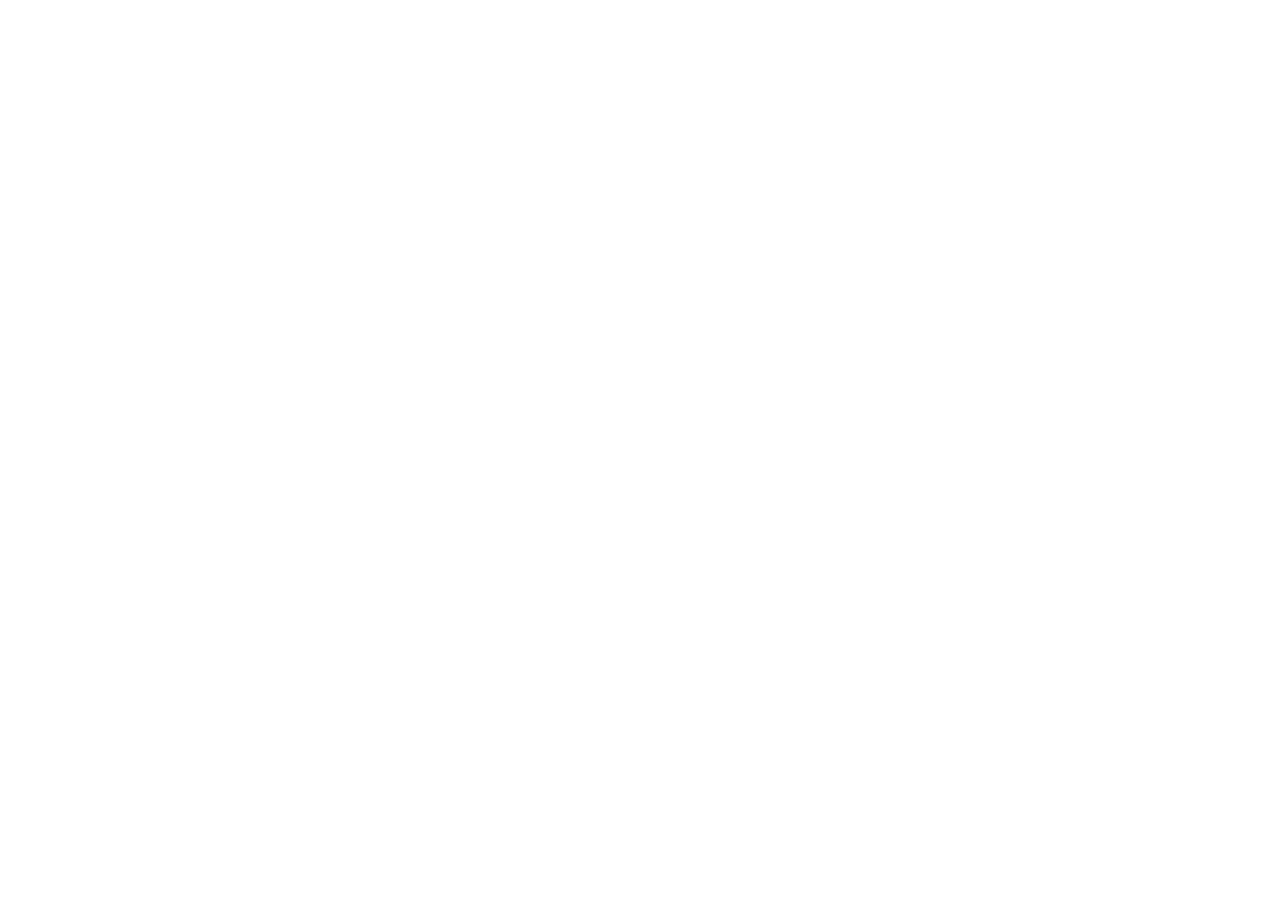
==== commit a1f25a57: "Update index.html" ====
--- a/index.html
+++ b/index.html
@@ -5,23 +5,10 @@
 <meta name="viewport" content="width=device-width, initial-scale=1.0" />
 <title>G2 Connect - Application Finale</title>
 
-<link rel="stylesheet" href="styles.css">
+<link rel="stylesheet" href="/G2/styles.css">
 </head>
 <body>
 <div id="root"></div>
-
-<div id="g2-fast-login" hidden>
-  <form id="g2-fast-login-card">
-    <h1>G2 CONNECT</h1>
-    <p>Connexion sécurisée</p>
-    <label for="g2-fast-agent">Fonctionnaire</label>
-    <select id="g2-fast-agent" name="agent"></select>
-    <label for="g2-fast-password">Mot de passe</label>
-    <input id="g2-fast-password" name="password" type="password" autocomplete="current-password" required>
-    <button type="submit">Connexion</button>
-    <div id="g2-fast-login-error">Mot de passe incorrect.</div>
-  </form>
-</div>
 
 <!-- Module optionnel retire pour stabiliser l'application (script 6) -->
 
@@ -41,6 +28,7 @@
 
 <!-- Bandeau tableau de bord consolide dans le script final -->
 
-<script type="module" src="app.js"></script>
+<script src="https://cdn.jsdelivr.net/npm/@supabase/supabase-js@2/dist/umd/supabase.js"></script>
+<script type="module" src="/G2/app.js"></script>
 </body>
 </html>
